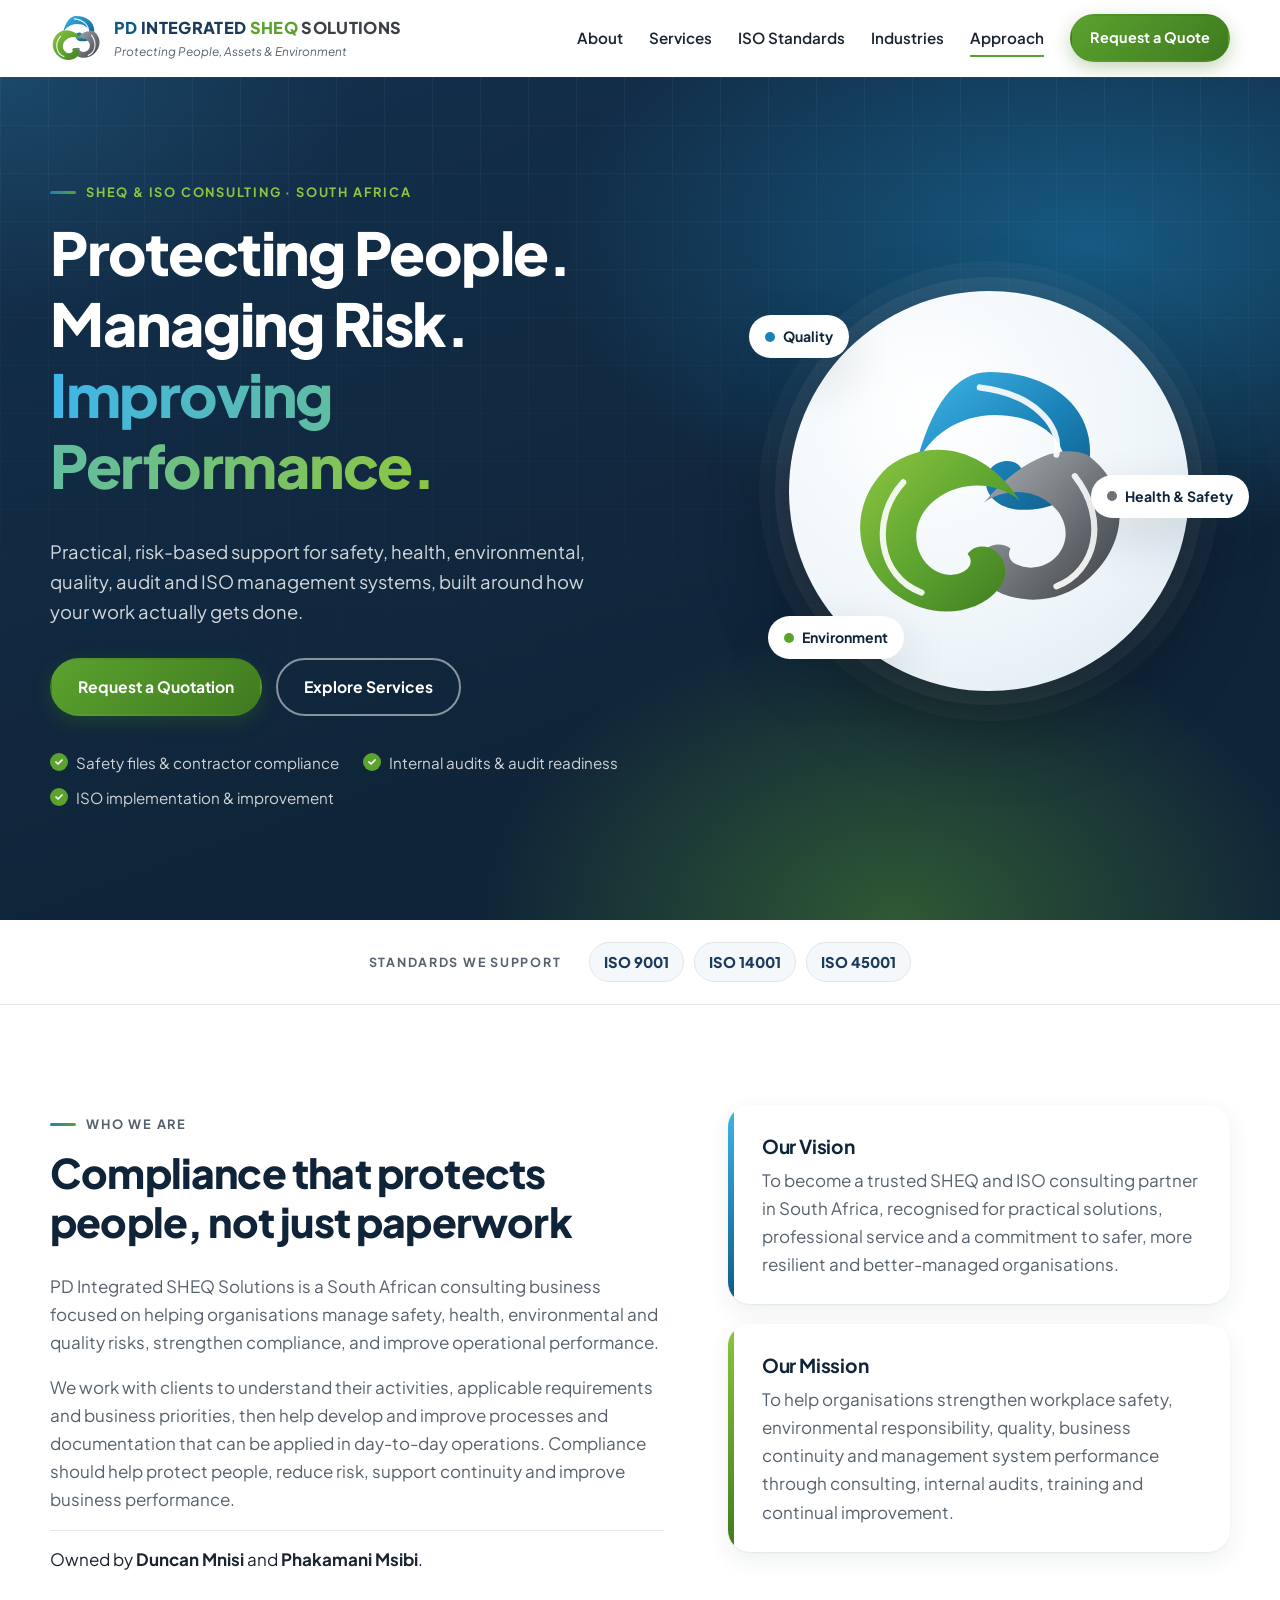
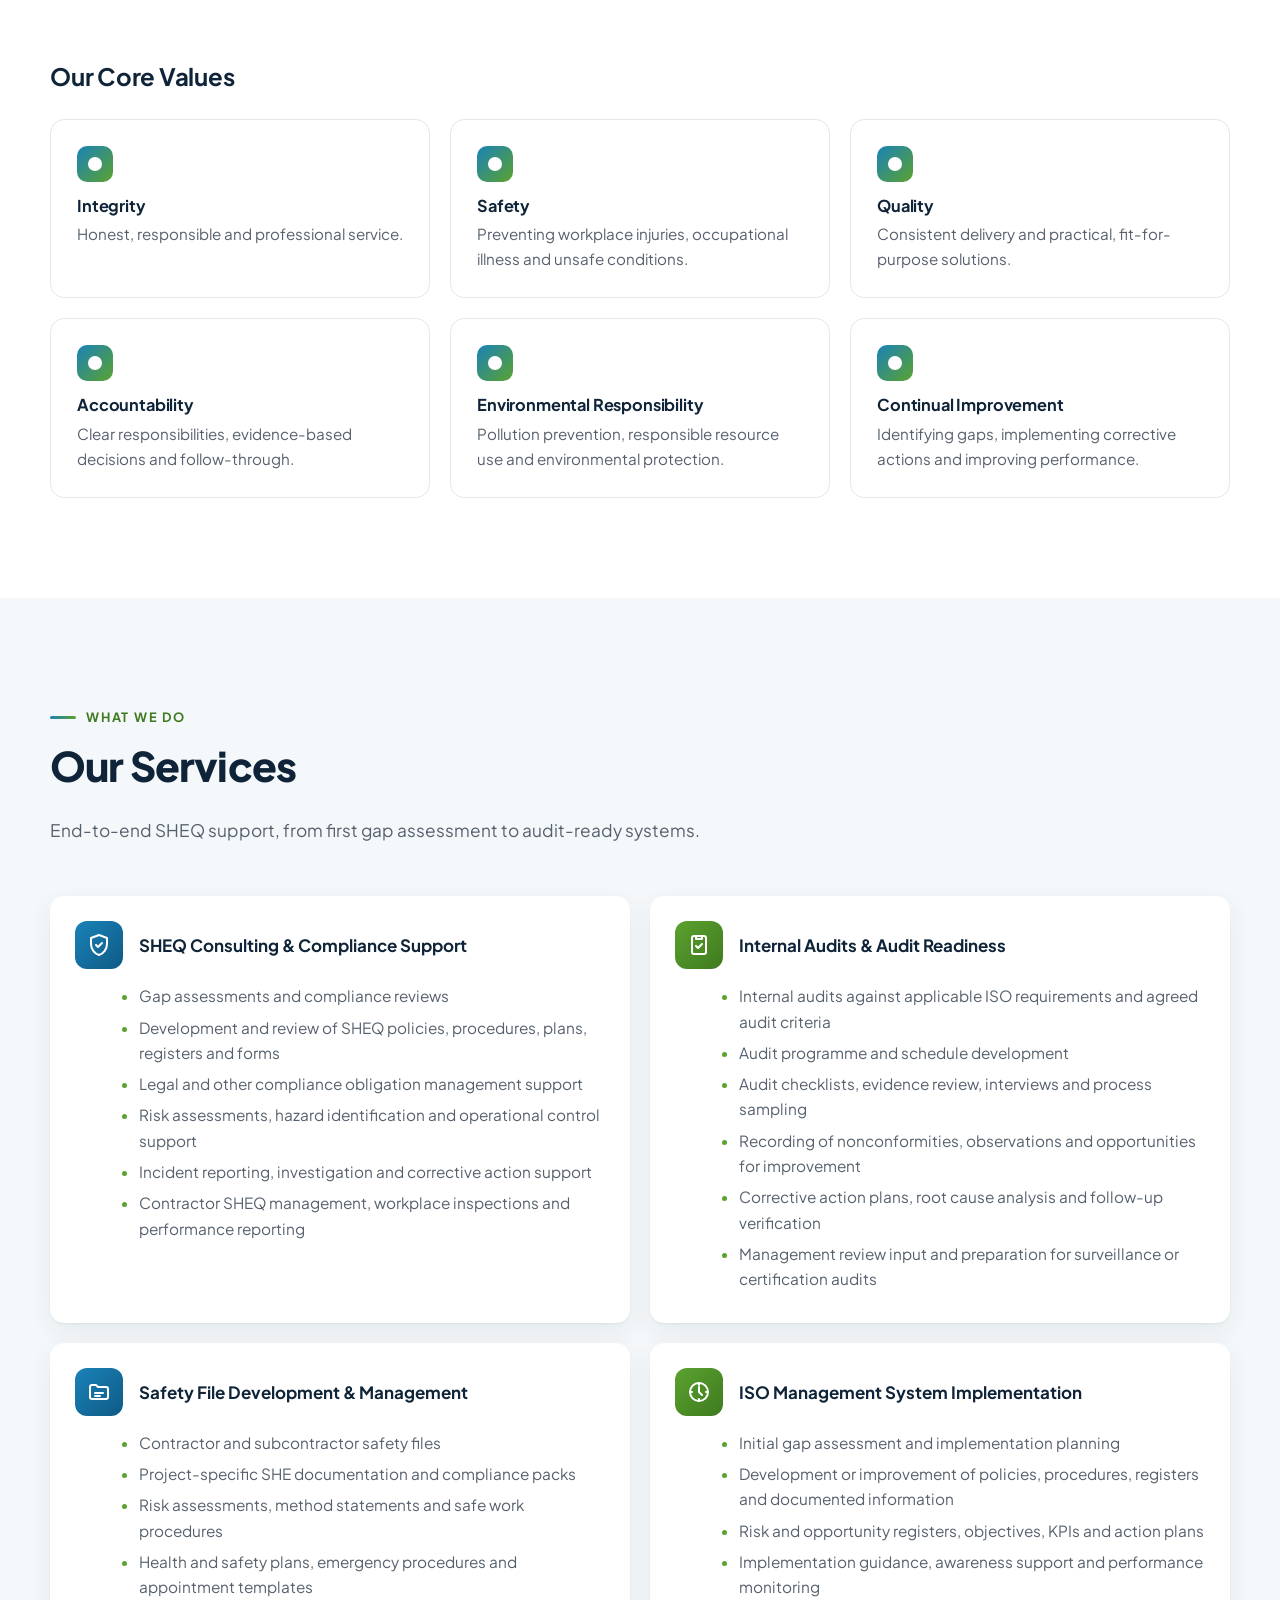
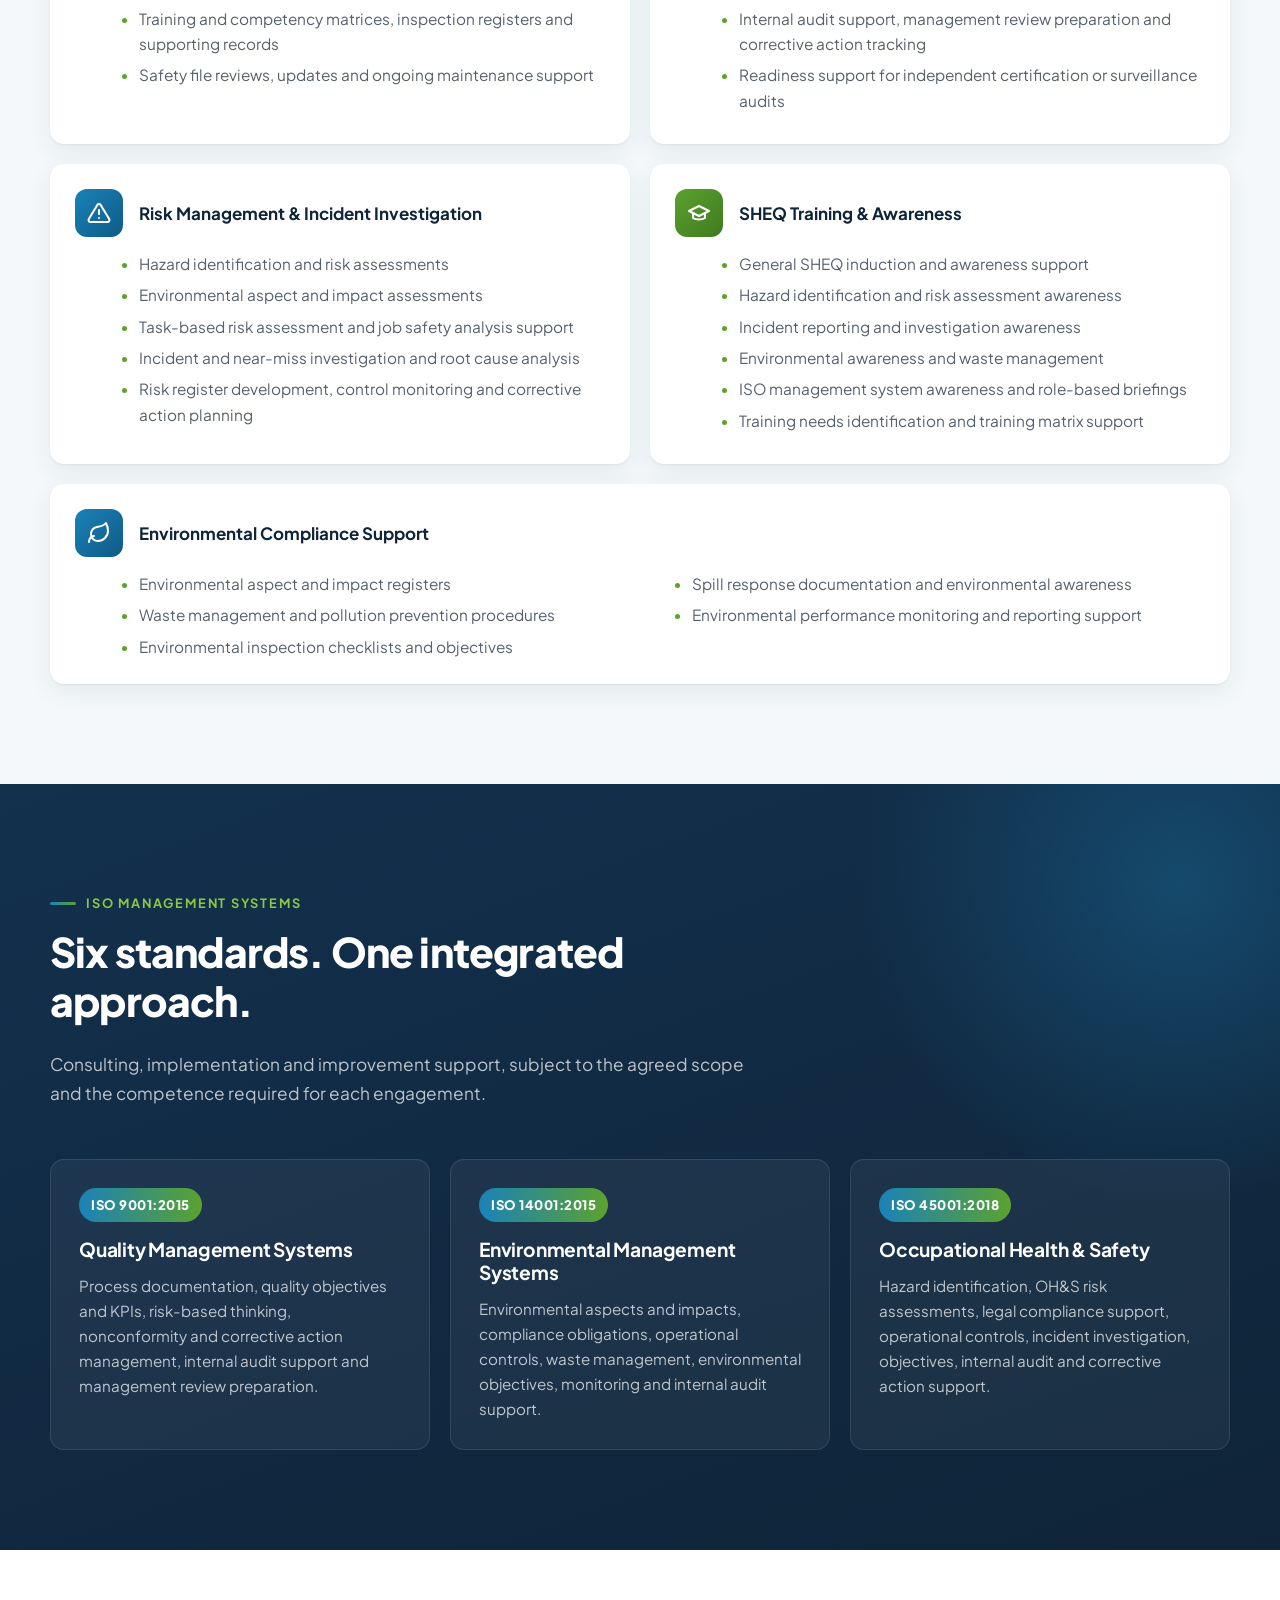
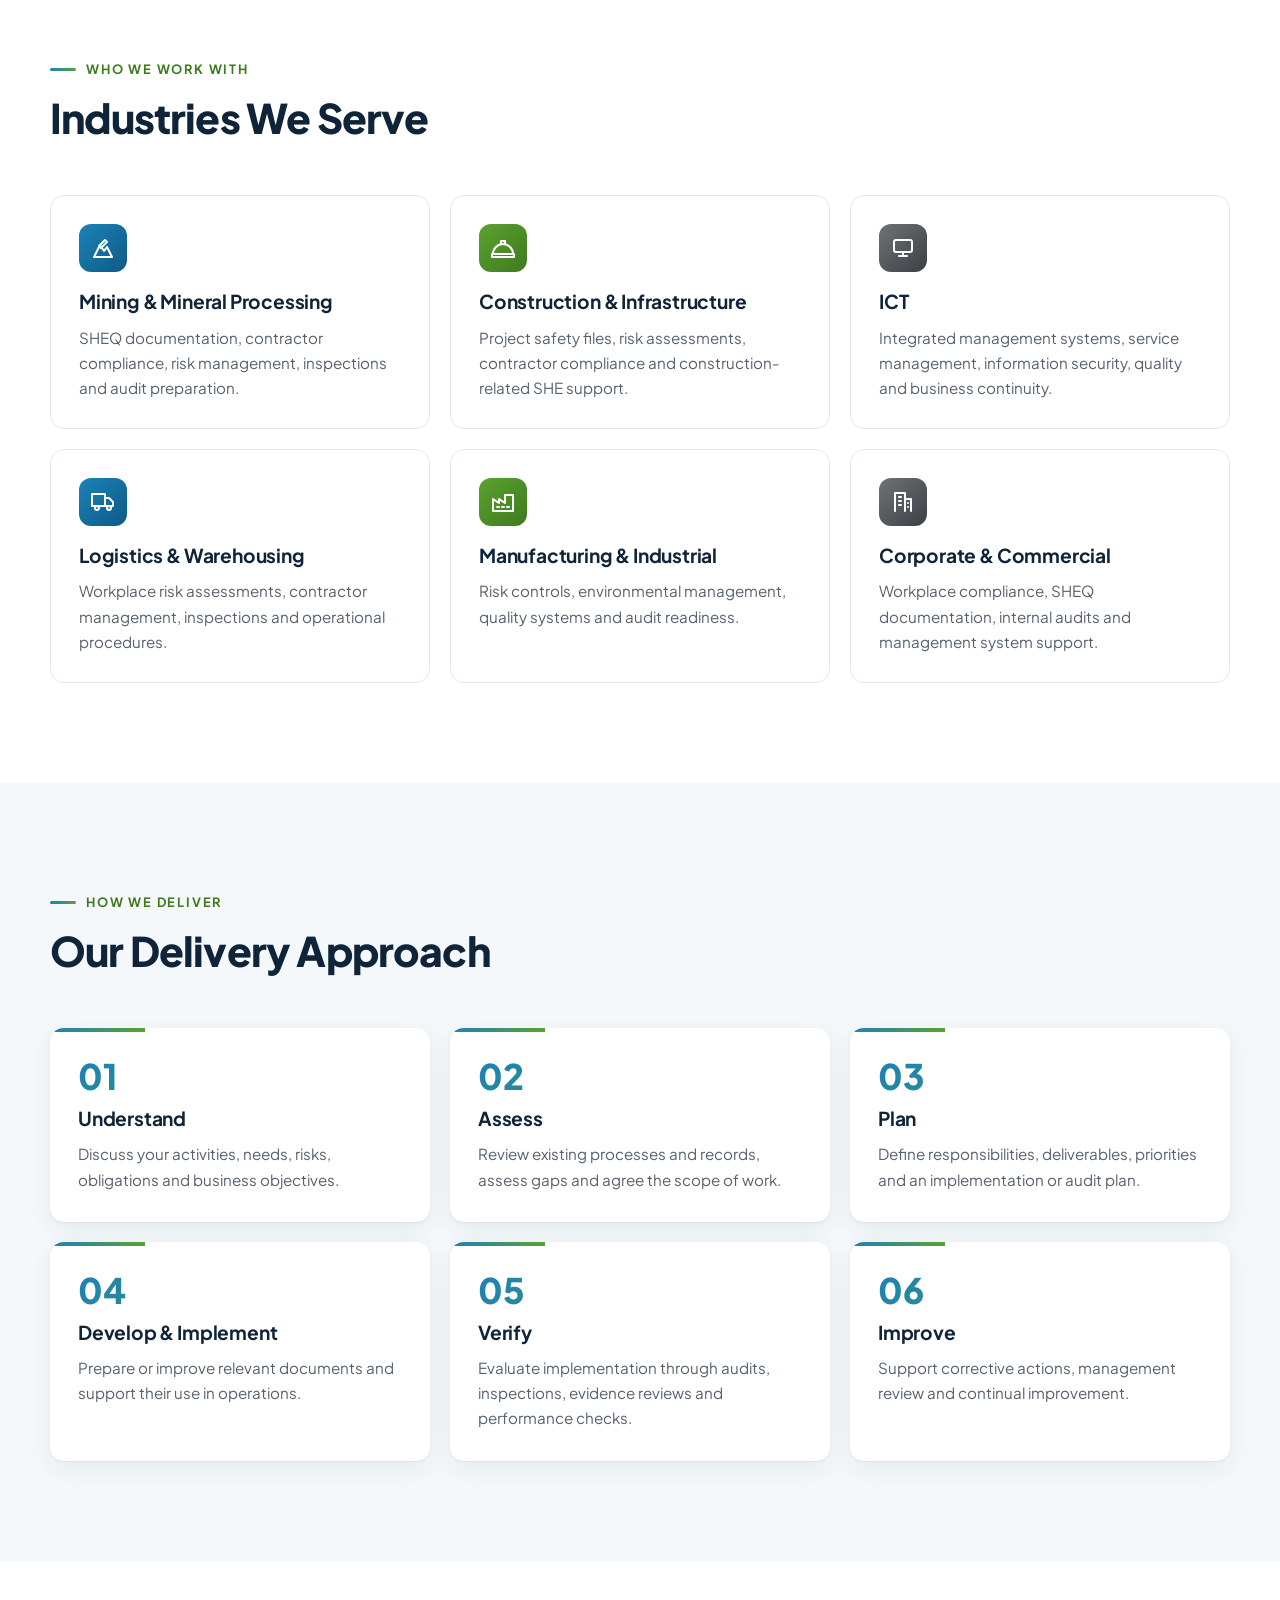
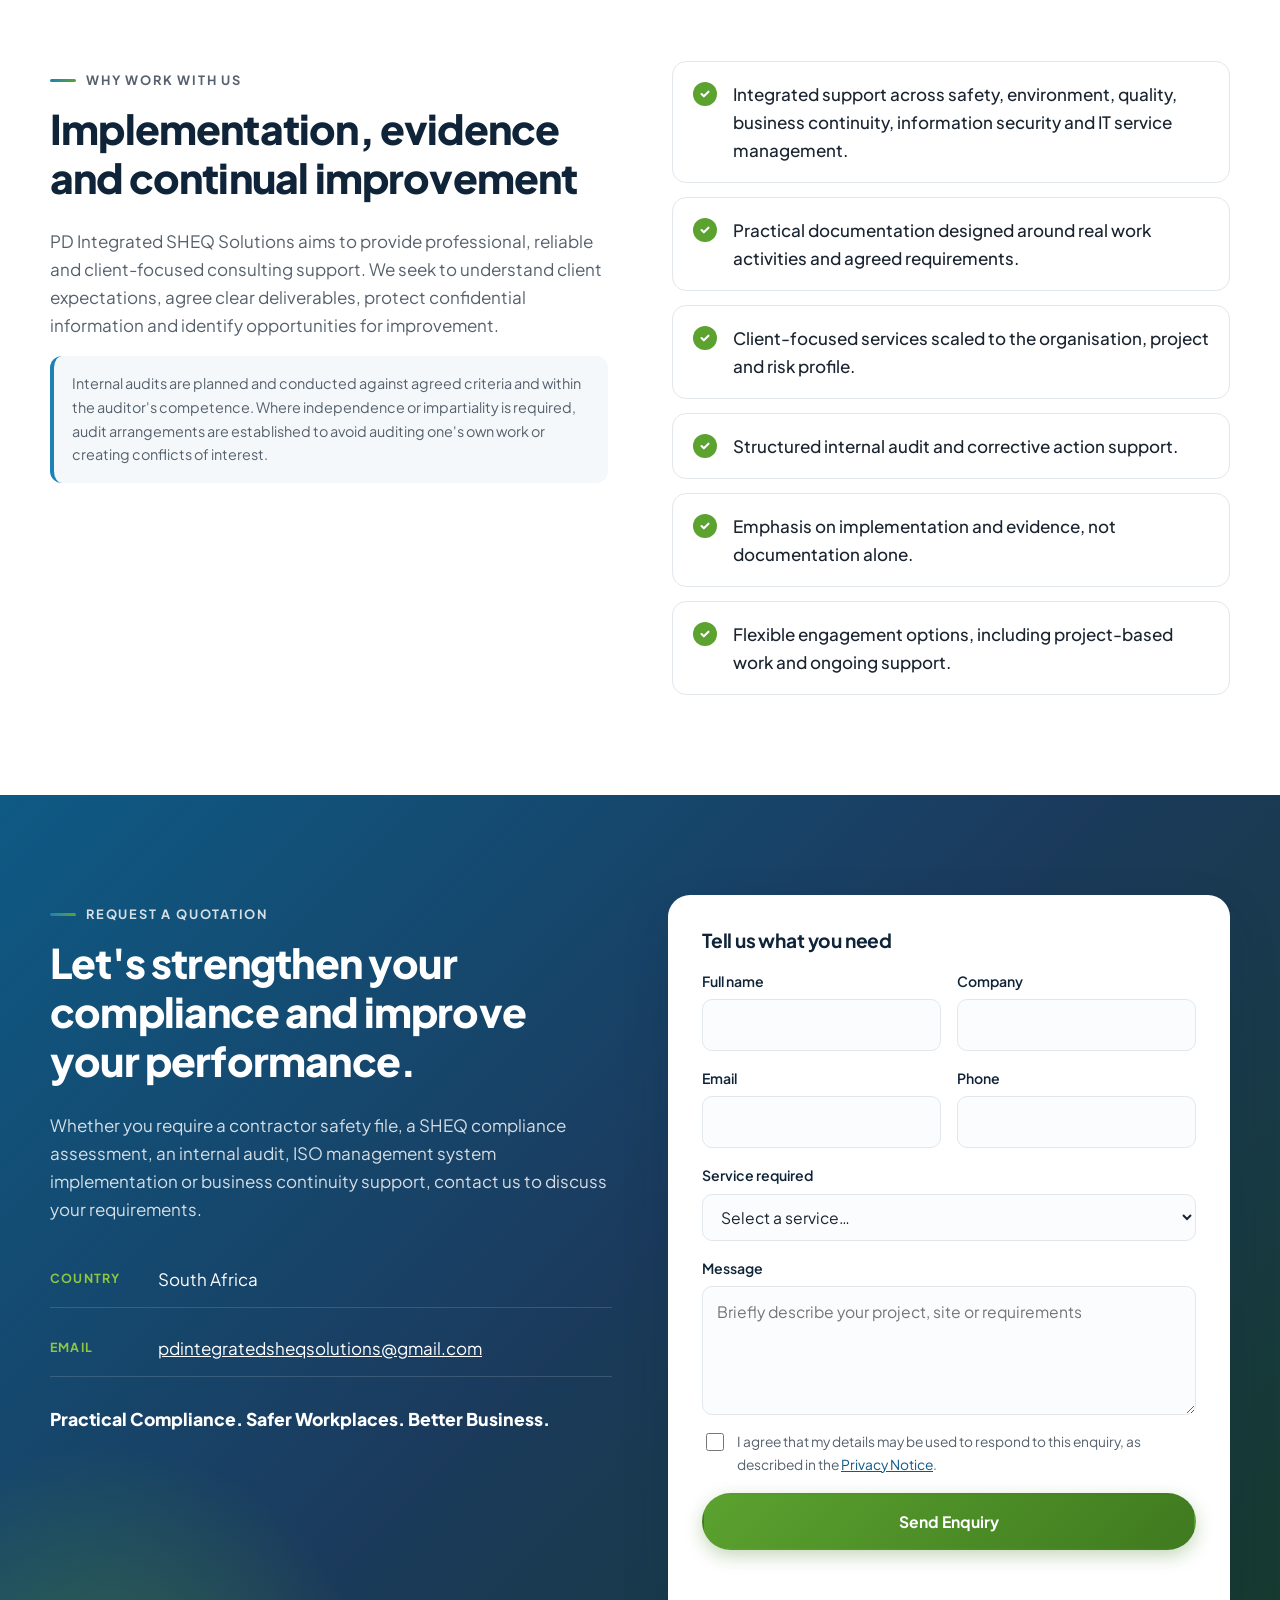
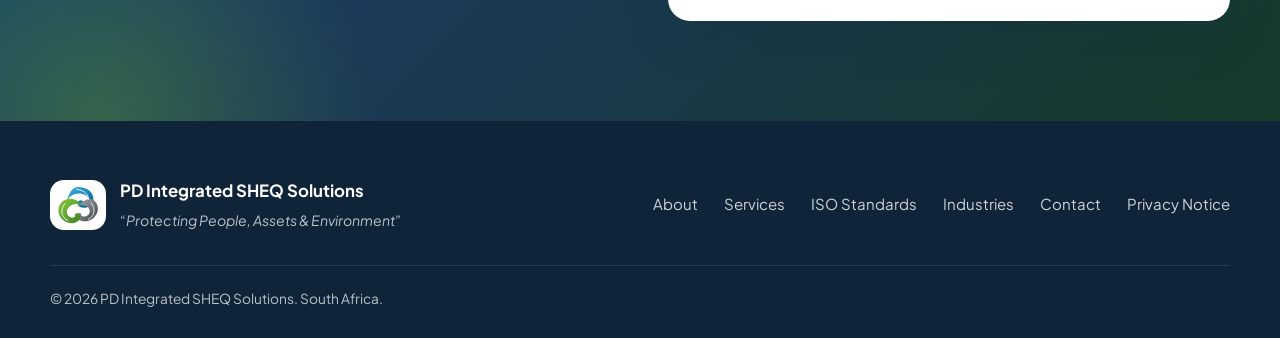
==== index.html @ fb62c68d "Add initial website structure and functionality - Created index.html with complete layout including " ====
<!doctype html>
<html lang="en-ZA">
<head>
  <meta charset="utf-8">
  <meta name="viewport" content="width=device-width, initial-scale=1">
  <title>PD Integrated SHEQ Solutions | SHEQ &amp; ISO Consulting South Africa</title>
  <meta name="description" content="PD Integrated SHEQ Solutions helps South African organisations improve safety, environmental performance, quality and business resilience through SHEQ consulting, internal audits, safety files, risk management, training and ISO management system support.">
  <meta name="theme-color" content="#1B3A5C">
  <meta property="og:title" content="PD Integrated SHEQ Solutions">
  <meta property="og:description" content="Protecting People, Assets &amp; Environment. SHEQ consulting, internal audits and ISO management system support in South Africa.">
  <meta property="og:type" content="website">
  <link rel="icon" href="assets/img/favicon.svg" type="image/svg+xml">
  <link rel="preconnect" href="https://fonts.googleapis.com">
  <link rel="preconnect" href="https://fonts.gstatic.com" crossorigin>
  <link href="https://fonts.googleapis.com/css2?family=Plus+Jakarta+Sans:wght@400;500;600;700;800&display=swap" rel="stylesheet">
  <link rel="stylesheet" href="assets/css/styles.css">
</head>
<body>
  <a class="skip-link" href="#main">Skip to content</a>

  <header class="site-header" id="top">
    <div class="container header-inner">
      <a class="brand" href="#top" aria-label="PD Integrated SHEQ Solutions home">
        <img src="assets/img/logo-icon.svg" alt="" width="52" height="45">
        <span class="brand-text">
          <span class="brand-name"><b class="c-blue">PD</b> <b class="c-navy">INTEGRATED</b> <b class="c-green">SHEQ</b> <b class="c-grey">SOLUTIONS</b></span>
          <span class="brand-tag">Protecting People, Assets &amp; Environment</span>
        </span>
      </a>
      <button class="nav-toggle" aria-expanded="false" aria-controls="site-nav" aria-label="Open menu">
        <span></span><span></span><span></span>
      </button>
      <nav class="site-nav" id="site-nav" aria-label="Main">
        <a href="#about">About</a>
        <a href="#services">Services</a>
        <a href="#iso">ISO Standards</a>
        <a href="#industries">Industries</a>
        <a href="#approach">Approach</a>
        <a class="btn btn-primary btn-sm" href="#contact">Request a Quote</a>
      </nav>
    </div>
  </header>

  <main id="main">
    <!-- HERO -->
    <section class="hero">
      <div class="hero-bg" aria-hidden="true"></div>
      <div class="container hero-inner">
        <div class="hero-copy reveal">
          <p class="eyebrow">SHEQ &amp; ISO Consulting · South Africa</p>
          <h1>Protecting People.<br>Managing Risk.<br><span class="grad-text">Improving Performance.</span></h1>
          <p class="lead">Practical, risk-based support for safety, health, environmental, quality, audit and ISO management systems, built around how your work actually gets done.</p>
          <div class="hero-actions">
            <a class="btn btn-primary" href="#contact">Request a Quotation</a>
            <a class="btn btn-ghost" href="#services">Explore Services</a>
          </div>
          <ul class="hero-points">
            <li>Safety files &amp; contractor compliance</li>
            <li>Internal audits &amp; audit readiness</li>
            <li>ISO implementation &amp; improvement</li>
          </ul>
        </div>
        <div class="hero-visual reveal" aria-hidden="true">
          <div class="orb">
            <img src="assets/img/logo-icon.svg" alt="" width="360" height="314">
          </div>
          <div class="chip chip-1"><span class="dot dot-blue"></span>Quality</div>
          <div class="chip chip-2"><span class="dot dot-green"></span>Environment</div>
          <div class="chip chip-3"><span class="dot dot-grey"></span>Health &amp; Safety</div>
        </div>
      </div>
    </section>

    <!-- STANDARDS STRIP -->
    <section class="strip" aria-label="ISO standards supported">
      <div class="container strip-inner">
        <span class="strip-label">Standards we support</span>
        <ul>
          <li>ISO 9001</li><li>ISO 14001</li><li>ISO 45001</li>
        </ul>
      </div>
    </section>

    <!-- ABOUT -->
    <section class="section" id="about">
      <div class="container about-grid">
        <div class="reveal">
          <p class="eyebrow">Who we are</p>
          <h2>Compliance that protects people, not just paperwork</h2>
          <p>PD Integrated SHEQ Solutions is a South African consulting business focused on helping organisations manage safety, health, environmental and quality risks, strengthen compliance, and improve operational performance.</p>
          <p>We work with clients to understand their activities, applicable requirements and business priorities, then help develop and improve processes and documentation that can be applied in day-to-day operations. Compliance should help protect people, reduce risk, support continuity and improve business performance.</p>
          <p class="owners">Owned by <strong>Duncan Mnisi</strong> and <strong>Phakamani Msibi</strong>.</p>
        </div>
        <div class="vm reveal">
          <article class="vm-card vm-vision">
            <h3>Our Vision</h3>
            <p>To become a trusted SHEQ and ISO consulting partner in South Africa, recognised for practical solutions, professional service and a commitment to safer, more resilient and better-managed organisations.</p>
          </article>
          <article class="vm-card vm-mission">
            <h3>Our Mission</h3>
            <p>To help organisations strengthen workplace safety, environmental responsibility, quality, business continuity and management system performance through consulting, internal audits, training and continual improvement.</p>
          </article>
        </div>
      </div>

      <div class="container">
        <h3 class="sub-heading reveal">Our Core Values</h3>
        <ul class="values">
          <li class="reveal"><span class="v-ico" aria-hidden="true"></span><h4>Integrity</h4><p>Honest, responsible and professional service.</p></li>
          <li class="reveal"><span class="v-ico" aria-hidden="true"></span><h4>Safety</h4><p>Preventing workplace injuries, occupational illness and unsafe conditions.</p></li>
          <li class="reveal"><span class="v-ico" aria-hidden="true"></span><h4>Quality</h4><p>Consistent delivery and practical, fit-for-purpose solutions.</p></li>
          <li class="reveal"><span class="v-ico" aria-hidden="true"></span><h4>Accountability</h4><p>Clear responsibilities, evidence-based decisions and follow-through.</p></li>
          <li class="reveal"><span class="v-ico" aria-hidden="true"></span><h4>Environmental Responsibility</h4><p>Pollution prevention, responsible resource use and environmental protection.</p></li>
          <li class="reveal"><span class="v-ico" aria-hidden="true"></span><h4>Continual Improvement</h4><p>Identifying gaps, implementing corrective actions and improving performance.</p></li>
        </ul>
      </div>
    </section>

    <!-- SERVICES -->
    <section class="section section-tint" id="services">
      <div class="container">
        <div class="section-head reveal">
          <p class="eyebrow">What we do</p>
          <h2>Our Services</h2>
          <p>End-to-end SHEQ support, from first gap assessment to audit-ready systems.</p>
        </div>

        <div class="services">
          <article class="svc reveal">
            <div class="svc-head">
              <span class="svc-ico" aria-hidden="true"><svg viewBox="0 0 24 24"><path d="M12 2 4 5v6c0 5 3.4 9.5 8 11 4.6-1.5 8-6 8-11V5l-8-3Z"/><path d="m9 12 2 2 4-4"/></svg></span>
              <span class="svc-title">SHEQ Consulting &amp; Compliance Support</span>
            </div>
            <ul>
              <li>Gap assessments and compliance reviews</li>
              <li>Development and review of SHEQ policies, procedures, plans, registers and forms</li>
              <li>Legal and other compliance obligation management support</li>
              <li>Risk assessments, hazard identification and operational control support</li>
              <li>Incident reporting, investigation and corrective action support</li>
              <li>Contractor SHEQ management, workplace inspections and performance reporting</li>
            </ul>
          </article>

          <article class="svc reveal">
            <div class="svc-head">
              <span class="svc-ico" aria-hidden="true"><svg viewBox="0 0 24 24"><rect x="5" y="3" width="14" height="18" rx="2"/><path d="M9 3h6v3H9z"/><path d="m9 13 2 2 4-4"/></svg></span>
              <span class="svc-title">Internal Audits &amp; Audit Readiness</span>
            </div>
            <ul>
              <li>Internal audits against applicable ISO requirements and agreed audit criteria</li>
              <li>Audit programme and schedule development</li>
              <li>Audit checklists, evidence review, interviews and process sampling</li>
              <li>Recording of nonconformities, observations and opportunities for improvement</li>
              <li>Corrective action plans, root cause analysis and follow-up verification</li>
              <li>Management review input and preparation for surveillance or certification audits</li>
            </ul>
          </article>

          <article class="svc reveal">
            <div class="svc-head">
              <span class="svc-ico" aria-hidden="true"><svg viewBox="0 0 24 24"><path d="M3 7a2 2 0 0 1 2-2h4l2 2h8a2 2 0 0 1 2 2v8a2 2 0 0 1-2 2H5a2 2 0 0 1-2-2Z"/><path d="M8 13h8M8 16h5"/></svg></span>
              <span class="svc-title">Safety File Development &amp; Management</span>
            </div>
            <ul>
              <li>Contractor and subcontractor safety files</li>
              <li>Project-specific SHE documentation and compliance packs</li>
              <li>Risk assessments, method statements and safe work procedures</li>
              <li>Health and safety plans, emergency procedures and appointment templates</li>
              <li>Training and competency matrices, inspection registers and supporting records</li>
              <li>Safety file reviews, updates and ongoing maintenance support</li>
            </ul>
          </article>

          <article class="svc reveal">
            <div class="svc-head">
              <span class="svc-ico" aria-hidden="true"><svg viewBox="0 0 24 24"><circle cx="12" cy="12" r="9"/><path d="M12 7v5l3 3"/><path d="M3 12h2M19 12h2M12 3v2M12 19v2"/></svg></span>
              <span class="svc-title">ISO Management System Implementation</span>
            </div>
            <ul>
              <li>Initial gap assessment and implementation planning</li>
              <li>Development or improvement of policies, procedures, registers and documented information</li>
              <li>Risk and opportunity registers, objectives, KPIs and action plans</li>
              <li>Implementation guidance, awareness support and performance monitoring</li>
              <li>Internal audit support, management review preparation and corrective action tracking</li>
              <li>Readiness support for independent certification or surveillance audits</li>
            </ul>
          </article>

          <article class="svc reveal">
            <div class="svc-head">
              <span class="svc-ico" aria-hidden="true"><svg viewBox="0 0 24 24"><path d="M10.3 3.9 1.8 18a2 2 0 0 0 1.7 3h17a2 2 0 0 0 1.7-3L13.7 3.9a2 2 0 0 0-3.4 0Z"/><path d="M12 9v4M12 17h.01"/></svg></span>
              <span class="svc-title">Risk Management &amp; Incident Investigation</span>
            </div>
            <ul>
              <li>Hazard identification and risk assessments</li>
              <li>Environmental aspect and impact assessments</li>
              <li>Task-based risk assessment and job safety analysis support</li>
              <li>Incident and near-miss investigation and root cause analysis</li>
              <li>Risk register development, control monitoring and corrective action planning</li>
            </ul>
          </article>

          <article class="svc reveal">
            <div class="svc-head">
              <span class="svc-ico" aria-hidden="true"><svg viewBox="0 0 24 24"><path d="M22 10 12 5 2 10l10 5 10-5Z"/><path d="M6 12v5c3 2 9 2 12 0v-5"/></svg></span>
              <span class="svc-title">SHEQ Training &amp; Awareness</span>
            </div>
            <ul>
              <li>General SHEQ induction and awareness support</li>
              <li>Hazard identification and risk assessment awareness</li>
              <li>Incident reporting and investigation awareness</li>
              <li>Environmental awareness and waste management</li>
              <li>ISO management system awareness and role-based briefings</li>
              <li>Training needs identification and training matrix support</li>
            </ul>
          </article>

          <article class="svc reveal">
            <div class="svc-head">
              <span class="svc-ico" aria-hidden="true"><svg viewBox="0 0 24 24"><path d="M11 20A7 7 0 0 1 9.8 6.1C15.5 5 17 4.5 19 2c1 2 2 4.2 2 8 0 5.5-4.8 10-10 10Z"/><path d="M2 21c0-3 1.9-5.4 5-6"/></svg></span>
              <span class="svc-title">Environmental Compliance Support</span>
            </div>
            <ul>
              <li>Environmental aspect and impact registers</li>
              <li>Waste management and pollution prevention procedures</li>
              <li>Environmental inspection checklists and objectives</li>
              <li>Spill response documentation and environmental awareness</li>
              <li>Environmental performance monitoring and reporting support</li>
            </ul>
          </article>
        </div>
      </div>
    </section>

    <!-- ISO -->
    <section class="section section-dark" id="iso">
      <div class="container">
        <div class="section-head reveal">
          <p class="eyebrow eyebrow-light">ISO management systems</p>
          <h2>Six standards. One integrated approach.</h2>
          <p>Consulting, implementation and improvement support, subject to the agreed scope and the competence required for each engagement.</p>
        </div>
        <div class="iso-grid">
          <article class="iso reveal">
            <span class="iso-code">ISO 9001:2015</span>
            <h3>Quality Management Systems</h3>
            <p>Process documentation, quality objectives and KPIs, risk-based thinking, nonconformity and corrective action management, internal audit support and management review preparation.</p>
          </article>
          <article class="iso reveal">
            <span class="iso-code">ISO 14001:2015</span>
            <h3>Environmental Management Systems</h3>
            <p>Environmental aspects and impacts, compliance obligations, operational controls, waste management, environmental objectives, monitoring and internal audit support.</p>
          </article>
          <!-- <article class="iso reveal">
            <span class="iso-code">ISO 22301:2019</span>
            <h3>Business Continuity Management</h3>
            <p>Business Impact Analysis, continuity risk assessments, strategies and plans, RTO and RPO support, exercise planning and testing, internal audits and certification readiness.</p>
          </article> -->
          <article class="iso reveal">
            <span class="iso-code">ISO 45001:2018</span>
            <h3>Occupational Health &amp; Safety</h3>
            <p>Hazard identification, OH&amp;S risk assessments, legal compliance support, operational controls, incident investigation, objectives, internal audit and corrective action support.</p>
          </article>
          <!-- <article class="iso reveal">
            <span class="iso-code">ISO/IEC 27001:2022</span>
            <h3>Information Security Management</h3>
            <p>Information security risk assessment and treatment, asset and risk registers, policies and procedures, Statement of Applicability support, control documentation and internal audits.</p>
          </article>
          <article class="iso reveal">
            <span class="iso-code">ISO/IEC 20000-1:2018</span>
            <h3>IT Service Management</h3>
            <p>Service management policies, service catalogue documentation, incident, problem and change management, service level management, internal audit and continual improvement.</p>
          </article> -->
        </div>
      </div>
    </section>

    <!-- INDUSTRIES -->
    <section class="section" id="industries">
      <div class="container">
        <div class="section-head reveal">
          <p class="eyebrow">Who we work with</p>
          <h2>Industries We Serve</h2>
        </div>
        <div class="ind-grid">
          <article class="ind reveal">
            <span class="ind-ico" aria-hidden="true"><svg viewBox="0 0 24 24"><path d="m3 21 6-12 4 6 3-4 5 10Z"/><path d="M14 4l2 2-6 6-2-2z"/></svg></span>
            <h3>Mining &amp; Mineral Processing</h3>
            <p>SHEQ documentation, contractor compliance, risk management, inspections and audit preparation.</p>
          </article>
          <article class="ind reveal">
            <span class="ind-ico" aria-hidden="true"><svg viewBox="0 0 24 24"><path d="M2 18a10 10 0 0 1 20 0Z"/><path d="M10 8V5h4v3"/><path d="M1 18h22v3H1z"/></svg></span>
            <h3>Construction &amp; Infrastructure</h3>
            <p>Project safety files, risk assessments, contractor compliance and construction-related SHE support.</p>
          </article>
          <article class="ind reveal">
            <span class="ind-ico" aria-hidden="true"><svg viewBox="0 0 24 24"><rect x="3" y="4" width="18" height="12" rx="2"/><path d="M8 20h8M12 16v4"/></svg></span>
            <h3>ICT</h3>
            <p>Integrated management systems, service management, information security, quality and business continuity.</p>
          </article>
          <article class="ind reveal">
            <span class="ind-ico" aria-hidden="true"><svg viewBox="0 0 24 24"><path d="M1 4h13v12H1z"/><path d="M14 8h4l4 4v4h-8"/><circle cx="6" cy="18" r="2"/><circle cx="18" cy="18" r="2"/></svg></span>
            <h3>Logistics &amp; Warehousing</h3>
            <p>Workplace risk assessments, contractor management, inspections and operational procedures.</p>
          </article>
          <article class="ind reveal">
            <span class="ind-ico" aria-hidden="true"><svg viewBox="0 0 24 24"><path d="M2 21V9l6 4V9l6 4V5h8v16Z"/><path d="M6 17h2M11 17h2M16 17h2"/></svg></span>
            <h3>Manufacturing &amp; Industrial</h3>
            <p>Risk controls, environmental management, quality systems and audit readiness.</p>
          </article>
          <article class="ind reveal">
            <span class="ind-ico" aria-hidden="true"><svg viewBox="0 0 24 24"><path d="M4 21V3h10v18"/><path d="M14 9h6v12"/><path d="M8 7h2M8 11h2M8 15h2M17 13h0M17 17h0"/></svg></span>
            <h3>Corporate &amp; Commercial</h3>
            <p>Workplace compliance, SHEQ documentation, internal audits and management system support.</p>
          </article>
        </div>
      </div>
    </section>

    <!-- APPROACH -->
    <section class="section section-tint" id="approach">
      <div class="container">
        <div class="section-head reveal">
          <p class="eyebrow">How we deliver</p>
          <h2>Our Delivery Approach</h2>
        </div>
        <ol class="steps">
          <li class="reveal"><span class="step-n">01</span><h3>Understand</h3><p>Discuss your activities, needs, risks, obligations and business objectives.</p></li>
          <li class="reveal"><span class="step-n">02</span><h3>Assess</h3><p>Review existing processes and records, assess gaps and agree the scope of work.</p></li>
          <li class="reveal"><span class="step-n">03</span><h3>Plan</h3><p>Define responsibilities, deliverables, priorities and an implementation or audit plan.</p></li>
          <li class="reveal"><span class="step-n">04</span><h3>Develop &amp; Implement</h3><p>Prepare or improve relevant documents and support their use in operations.</p></li>
          <li class="reveal"><span class="step-n">05</span><h3>Verify</h3><p>Evaluate implementation through audits, inspections, evidence reviews and performance checks.</p></li>
          <li class="reveal"><span class="step-n">06</span><h3>Improve</h3><p>Support corrective actions, management review and continual improvement.</p></li>
        </ol>
      </div>
    </section>

    <!-- WHY US -->
    <section class="section" id="why">
      <div class="container why-grid">
        <div class="reveal">
          <p class="eyebrow">Why work with us</p>
          <h2>Implementation, evidence and continual improvement</h2>
          <p>PD Integrated SHEQ Solutions aims to provide professional, reliable and client-focused consulting support. We seek to understand client expectations, agree clear deliverables, protect confidential information and identify opportunities for improvement.</p>
          <p class="fine">Internal audits are planned and conducted against agreed criteria and within the auditor's competence. Where independence or impartiality is required, audit arrangements are established to avoid auditing one's own work or creating conflicts of interest.</p>
        </div>
        <ul class="why-list">
          <li class="reveal">Integrated support across safety, environment, quality, business continuity, information security and IT service management.</li>
          <li class="reveal">Practical documentation designed around real work activities and agreed requirements.</li>
          <li class="reveal">Client-focused services scaled to the organisation, project and risk profile.</li>
          <li class="reveal">Structured internal audit and corrective action support.</li>
          <li class="reveal">Emphasis on implementation and evidence, not documentation alone.</li>
          <li class="reveal">Flexible engagement options, including project-based work and ongoing support.</li>
        </ul>
      </div>
    </section>

    <!-- CONTACT / CTA -->
    <section class="section cta" id="contact">
      <div class="container cta-grid">
        <div class="cta-copy reveal">
          <p class="eyebrow eyebrow-light">Request a quotation</p>
          <h2>Let's strengthen your compliance and improve your performance.</h2>
          <p>Whether you require a contractor safety file, a SHEQ compliance assessment, an internal audit, ISO management system implementation or business continuity support, contact us to discuss your requirements.</p>
          <ul class="contact-list">
            <li><span>Country</span>South Africa</li>
            <li data-contact="email" hidden><span>Email</span><a href="#"></a></li>
            <li data-contact="phone" hidden><span>Telephone</span><a href="#"></a></li>
            <li data-contact="address" hidden><span>Address</span><em></em></li>
          </ul>
          <p class="motto">Practical Compliance. Safer Workplaces. Better Business.</p>
        </div>

        <form class="quote-form reveal" id="quote-form" novalidate>
          <h3>Tell us what you need</h3>
          <div class="field-row">
            <label>Full name<input name="name" type="text" autocomplete="name" required></label>
            <label>Company<input name="company" type="text" autocomplete="organization"></label>
          </div>
          <div class="field-row">
            <label>Email<input name="email" type="email" autocomplete="email" required></label>
            <label>Phone<input name="phone" type="tel" autocomplete="tel"></label>
          </div>
          <label>Service required
            <select name="service" required>
              <option value="">Select a service…</option>
              <option>Contractor / project safety file</option>
              <option>SHEQ consulting &amp; compliance assessment</option>
              <option>Internal audit / audit readiness</option>
              <option>ISO management system implementation</option>
              <option>Business continuity (ISO 22301)</option>
              <option>Risk management &amp; incident investigation</option>
              <option>SHEQ training &amp; awareness</option>
              <option>Environmental compliance support</option>
              <option>Other</option>
            </select>
          </label>
          <label>Message<textarea name="message" rows="4" placeholder="Briefly describe your project, site or requirements" required></textarea></label>
          <label class="check"><input type="checkbox" name="consent" required> <span>I agree that my details may be used to respond to this enquiry, as described in the <a href="privacy.html">Privacy Notice</a>.</span></label>
          <input type="text" name="website" class="hp" tabindex="-1" autocomplete="off" aria-hidden="true">
          <button class="btn btn-primary btn-block" type="submit">Send Enquiry</button>
          <p class="form-status" role="status" aria-live="polite"></p>
        </form>
      </div>
    </section>
  </main>

  <footer class="site-footer">
    <div class="container footer-inner">
      <div class="footer-brand">
        <img src="assets/img/logo-icon.svg" alt="" width="56" height="49">
        <div>
          <strong>PD Integrated SHEQ Solutions</strong>
          <span>“Protecting People, Assets &amp; Environment”</span>
        </div>
      </div>
      <nav class="footer-nav" aria-label="Footer">
        <a href="#about">About</a>
        <a href="#services">Services</a>
        <a href="#iso">ISO Standards</a>
        <a href="#industries">Industries</a>
        <a href="#contact">Contact</a>
        <a href="privacy.html">Privacy Notice</a>
      </nav>
    </div>
    <div class="container footer-base">
      <p>© <span id="year">2026</span> PD Integrated SHEQ Solutions. South Africa.</p>
    </div>
  </footer>

  <script src="assets/js/main.js"></script>
</body>
</html>
---- assets/css/styles.css ----
/* PD Integrated SHEQ Solutions — brand palette taken from the logo */
:root {
  --blue: #1B82B8;
  --blue-light: #3FB6E8;
  --blue-deep: #0E5A85;
  --navy: #1B3A5C;
  --navy-ink: #0F2438;
  --green: #5BA22F;
  --green-light: #8DC640;
  --green-deep: #3F7A1F;
  --grey: #6E7378;
  --charcoal: #3C4045;

  --ink: #1A2430;
  --muted: #56616D;
  --line: #E2E7EC;
  --bg: #FFFFFF;
  --bg-tint: #F4F8FA;

  --radius: 14px;
  --radius-lg: 22px;
  --shadow: 0 1px 2px rgba(15, 36, 56, .06), 0 8px 24px rgba(15, 36, 56, .07);
  --shadow-lg: 0 20px 50px rgba(15, 36, 56, .14);
  --font: "Plus Jakarta Sans", system-ui, -apple-system, "Segoe UI", Arial, sans-serif;
  --container: 1180px;
  --header-h: 76px;
}

*, *::before, *::after { box-sizing: border-box; }
html { scroll-behavior: smooth; scroll-padding-top: calc(var(--header-h) + 12px); -webkit-text-size-adjust: 100%; }
body {
  margin: 0;
  font-family: var(--font);
  font-size: 17px;
  line-height: 1.65;
  color: var(--ink);
  background: var(--bg);
  -webkit-font-smoothing: antialiased;
}
img, svg { display: block; max-width: 100%; }
[hidden] { display: none !important; }
a { color: var(--blue-deep); }
h1, h2, h3, h4 { line-height: 1.2; margin: 0 0 .6em; color: var(--navy-ink); letter-spacing: -.01em; }
h1 { font-size: clamp(2.3rem, 5vw, 3.7rem); font-weight: 800; letter-spacing: -.025em; }
h2 { font-size: clamp(1.8rem, 3.4vw, 2.55rem); font-weight: 800; letter-spacing: -.02em; }
h3 { font-size: 1.2rem; font-weight: 700; }
h4 { font-size: 1.02rem; font-weight: 700; }
p { margin: 0 0 1em; }

.container { width: min(100% - 32px, var(--container)); margin-inline: auto; }
.skip-link { position: absolute; left: -999px; top: 8px; background: var(--navy); color: #fff; padding: 8px 14px; border-radius: 8px; z-index: 100; }
.skip-link:focus { left: 8px; }
:focus-visible { outline: 3px solid var(--blue-light); outline-offset: 2px; }

.c-blue { color: var(--blue-deep); }
.c-navy { color: var(--navy); }
.c-green { color: var(--green); }
.c-grey { color: var(--charcoal); }
.grad-text {
  background: linear-gradient(90deg, var(--blue) 0%, var(--green) 100%);
  -webkit-background-clip: text; background-clip: text; color: transparent;
}

.eyebrow {
  display: inline-flex; align-items: center; gap: 10px;
  font-size: .8rem; font-weight: 700; letter-spacing: .14em; text-transform: uppercase;
  color: var(--green-deep); margin-bottom: 14px;
}
.eyebrow::before { content: ""; width: 26px; height: 3px; border-radius: 3px; background: linear-gradient(90deg, var(--blue), var(--green)); }
.eyebrow-light { color: var(--green-light); }

/* Buttons */
.btn {
  display: inline-flex; align-items: center; justify-content: center; gap: 8px;
  padding: 14px 26px; border-radius: 999px; font: inherit; font-weight: 700; font-size: .98rem;
  text-decoration: none; border: 2px solid transparent; cursor: pointer;
  transition: transform .15s ease, box-shadow .2s ease, background .2s ease, color .2s ease;
}
.btn:hover { transform: translateY(-1px); }
.btn-primary { background: linear-gradient(135deg, var(--green) 0%, var(--green-deep) 100%); color: #fff; box-shadow: 0 6px 18px rgba(63, 122, 31, .3); }
.btn-primary:hover { box-shadow: 0 10px 24px rgba(63, 122, 31, .38); }
.btn-ghost { border-color: rgba(255,255,255,.5); color: #fff; }
.btn-ghost:hover { background: rgba(255,255,255,.1); border-color: #fff; }
.btn-sm { padding: 10px 18px; font-size: .9rem; }
.btn-block { width: 100%; }

/* Header */
.site-header {
  position: sticky; top: 0; z-index: 50;
  background: rgba(255,255,255,.92); backdrop-filter: saturate(160%) blur(12px);
  border-bottom: 1px solid transparent; transition: border-color .2s, box-shadow .2s;
}
.site-header.scrolled { border-color: var(--line); box-shadow: 0 4px 20px rgba(15,36,56,.06); }
.header-inner { display: flex; align-items: center; justify-content: space-between; height: var(--header-h); gap: 20px; }
.brand { display: flex; align-items: center; gap: 12px; text-decoration: none; min-width: 0; }
.brand img { width: 52px; height: auto; flex: none; }
.brand-text { display: flex; flex-direction: column; min-width: 0; }
.brand-name { font-size: 1.02rem; letter-spacing: .02em; white-space: nowrap; font-weight: 800; }
.brand-name b { font-weight: 800; }
.brand-tag { font-size: .74rem; font-style: italic; color: var(--muted); white-space: nowrap; }
.site-nav { display: flex; align-items: center; gap: 26px; }
.site-nav a:not(.btn) { color: var(--ink); text-decoration: none; font-weight: 600; font-size: .95rem; position: relative; }
.site-nav a:not(.btn)::after { content: ""; position: absolute; left: 0; right: 0; bottom: -6px; height: 2px; background: var(--green); transform: scaleX(0); transition: transform .2s; }
.site-nav a:not(.btn):hover::after, .site-nav a.active::after { transform: scaleX(1); }
.nav-toggle { display: none; background: none; border: 0; padding: 10px; cursor: pointer; }
.nav-toggle span { display: block; width: 24px; height: 2px; background: var(--navy); margin: 5px 0; border-radius: 2px; transition: transform .2s, opacity .2s; }

/* Hero */
.hero { position: relative; overflow: hidden; color: #fff; background: var(--navy-ink); }
.hero-bg {
  position: absolute; inset: 0;
  background:
    radial-gradient(900px 500px at 85% 20%, rgba(27,130,184,.55), transparent 60%),
    radial-gradient(700px 500px at 70% 100%, rgba(91,162,47,.42), transparent 60%),
    radial-gradient(600px 400px at 0% 0%, rgba(63,182,232,.18), transparent 60%),
    linear-gradient(160deg, #13304D 0%, var(--navy-ink) 70%);
}
.hero-bg::after {
  content: ""; position: absolute; inset: 0;
  background-image: linear-gradient(rgba(255,255,255,.04) 1px, transparent 1px), linear-gradient(90deg, rgba(255,255,255,.04) 1px, transparent 1px);
  background-size: 48px 48px;
  mask-image: linear-gradient(180deg, #000 0%, transparent 85%);
  -webkit-mask-image: linear-gradient(180deg, #000 0%, transparent 85%);
}
.hero-inner { position: relative; display: grid; grid-template-columns: 1.15fr .85fr; gap: 48px; align-items: center; padding: 96px 0 110px; }
.hero h1 { color: #fff; }
.hero .grad-text { background: linear-gradient(90deg, var(--blue-light), var(--green-light)); -webkit-background-clip: text; background-clip: text; }
.hero .eyebrow { color: var(--green-light); }
.lead { font-size: 1.15rem; color: rgba(255,255,255,.82); max-width: 560px; }
.hero-actions { display: flex; flex-wrap: wrap; gap: 14px; margin: 30px 0 34px; }
.hero-points { list-style: none; padding: 0; margin: 0; display: flex; flex-wrap: wrap; gap: 10px 24px; color: rgba(255,255,255,.8); font-size: .95rem; }
.hero-points li { display: flex; align-items: center; gap: 8px; }
.hero-points li::before { content: ""; width: 18px; height: 18px; border-radius: 50%; flex: none; background: var(--green) url("data:image/svg+xml,%3Csvg xmlns='http://www.w3.org/2000/svg' viewBox='0 0 24 24' fill='none' stroke='white' stroke-width='3.5' stroke-linecap='round' stroke-linejoin='round'%3E%3Cpath d='m6 12 4 4 8-8'/%3E%3C/svg%3E") center/12px no-repeat; }

.hero-visual { position: relative; display: grid; place-items: center; min-height: 420px; }
.orb {
  width: min(400px, 90%); aspect-ratio: 1; border-radius: 50%;
  display: grid; place-items: center;
  background: radial-gradient(circle at 35% 30%, #fff 0%, #EEF5F9 60%, #DCE8EF 100%);
  box-shadow: 0 30px 80px rgba(0,0,0,.35), 0 0 0 14px rgba(255,255,255,.06), 0 0 0 30px rgba(255,255,255,.03);
  animation: float 7s ease-in-out infinite;
}
.orb img { width: 72%; height: auto; }
.chip {
  position: absolute; display: flex; align-items: center; gap: 8px;
  background: #fff; color: var(--navy-ink); font-weight: 700; font-size: .88rem;
  padding: 10px 16px; border-radius: 999px; box-shadow: var(--shadow-lg);
  animation: float 6s ease-in-out infinite;
}
.chip-1 { top: 8%; left: 0; animation-delay: -1s; }
.chip-2 { bottom: 10%; left: 4%; animation-delay: -3s; }
.chip-3 { top: 46%; right: -4%; animation-delay: -2s; }
.dot { width: 10px; height: 10px; border-radius: 50%; }
.dot-blue { background: var(--blue); } .dot-green { background: var(--green); } .dot-grey { background: var(--grey); }
@keyframes float { 0%, 100% { transform: translateY(0); } 50% { transform: translateY(-10px); } }

/* Standards strip */
.strip { background: #fff; border-bottom: 1px solid var(--line); }
.strip-inner { display: flex; align-items: center; gap: 28px; padding: 22px 0; flex-wrap: wrap; justify-content: center; }
.strip-label { font-size: .78rem; text-transform: uppercase; letter-spacing: .14em; color: var(--muted); font-weight: 700; }
.strip ul { list-style: none; margin: 0; padding: 0; display: flex; flex-wrap: wrap; gap: 10px; justify-content: center; }
.strip li { font-weight: 800; color: var(--navy); font-size: .92rem; padding: 7px 14px; border: 1px solid var(--line); border-radius: 999px; background: var(--bg-tint); }

/* Sections */
.section { padding: 100px 0; }
.section-tint { background: var(--bg-tint); }
.section-head { max-width: 720px; margin-bottom: 52px; }
.section-head p:last-child { color: var(--muted); font-size: 1.08rem; }
.sub-heading { margin: 72px 0 28px; font-size: 1.5rem; }

/* About */
.about-grid { display: grid; grid-template-columns: 1.1fr .9fr; gap: 64px; align-items: start; }
.about-grid > div > p { color: var(--muted); }
.owners { padding-top: 14px; border-top: 1px solid var(--line); color: var(--ink) !important; }
.vm { display: grid; gap: 20px; }
.vm-card { position: relative; padding: 30px 30px 26px 34px; border-radius: var(--radius-lg); background: #fff; box-shadow: var(--shadow); overflow: hidden; }
.vm-card::before { content: ""; position: absolute; left: 0; top: 0; bottom: 0; width: 6px; }
.vm-vision::before { background: linear-gradient(180deg, var(--blue-light), var(--blue-deep)); }
.vm-mission::before { background: linear-gradient(180deg, var(--green-light), var(--green-deep)); }
.vm-card h3 { margin-bottom: 8px; }
.vm-card p { margin: 0; color: var(--muted); }

.values { list-style: none; margin: 0; padding: 0; display: grid; grid-template-columns: repeat(3, 1fr); gap: 20px; }
.values li { padding: 26px; border: 1px solid var(--line); border-radius: var(--radius); background: #fff; transition: border-color .2s, transform .2s; }
.values li:hover { border-color: var(--green-light); transform: translateY(-3px); }
.values h4 { margin-bottom: 6px; }
.values p { margin: 0; color: var(--muted); font-size: .95rem; }
.v-ico { display: block; width: 36px; height: 36px; border-radius: 10px; margin-bottom: 14px; background: linear-gradient(135deg, var(--blue), var(--green)) ; box-shadow: inset 0 0 0 9px rgba(255,255,255,.0); position: relative; }
.v-ico::after { content: ""; position: absolute; inset: 11px; border-radius: 50%; background: #fff; }

/* Services */
.services { display: grid; grid-template-columns: repeat(2, 1fr); gap: 20px; }
.svc { background: #fff; border-radius: var(--radius); box-shadow: var(--shadow); border: 1px solid transparent; transition: border-color .2s, transform .2s; }
.svc:hover { border-color: rgba(27,130,184,.3); transform: translateY(-3px); }
.svc:last-child:nth-child(odd) { grid-column: 1 / -1; }
.svc:last-child:nth-child(odd) ul { columns: 2; column-gap: 40px; }
.svc-head { display: flex; align-items: center; gap: 16px; padding: 24px 24px 14px; }
.svc-title { font-weight: 700; font-size: 1.06rem; color: var(--navy-ink); line-height: 1.3; }
.svc-ico, .ind-ico { flex: none; width: 48px; height: 48px; border-radius: 12px; display: grid; place-items: center; background: linear-gradient(135deg, var(--blue) 0%, var(--blue-deep) 100%); }
.svc:nth-child(even) .svc-ico { background: linear-gradient(135deg, var(--green) 0%, var(--green-deep) 100%); }
.svc-ico svg, .ind-ico svg { width: 24px; height: 24px; fill: none; stroke: #fff; stroke-width: 2; stroke-linecap: round; stroke-linejoin: round; }
.svc ul { margin: 0; padding: 0 24px 24px 88px; color: var(--muted); font-size: .96rem; }
.svc li { margin-bottom: 6px; break-inside: avoid; }
.svc li::marker { color: var(--green); }

/* ISO */
.section-dark { background: linear-gradient(160deg, #13304D 0%, var(--navy-ink) 100%); color: #fff; position: relative; overflow: hidden; }
.section-dark::before { content: ""; position: absolute; width: 700px; height: 700px; right: -250px; top: -250px; border-radius: 50%; background: radial-gradient(circle, rgba(27,130,184,.35), transparent 65%); }
.section-dark .container { position: relative; }
.section-dark h2, .section-dark h3 { color: #fff; }
.section-dark .section-head p:last-child { color: rgba(255,255,255,.72); }
.iso-grid { display: grid; grid-template-columns: repeat(3, 1fr); gap: 20px; }
.iso { padding: 28px; border-radius: var(--radius); background: rgba(255,255,255,.05); border: 1px solid rgba(255,255,255,.1); transition: background .2s, transform .2s, border-color .2s; }
.iso:hover { background: rgba(255,255,255,.09); border-color: rgba(141,198,64,.5); transform: translateY(-3px); }
.iso-code { display: inline-block; font-weight: 800; font-size: .82rem; letter-spacing: .04em; padding: 6px 12px; border-radius: 999px; margin-bottom: 16px; background: linear-gradient(90deg, var(--blue), var(--green)); color: #fff; }
.iso p { margin: 0; color: rgba(255,255,255,.72); font-size: .95rem; }

/* Industries */
.ind-grid { display: grid; grid-template-columns: repeat(3, 1fr); gap: 20px; }
.ind { padding: 28px; border-radius: var(--radius); border: 1px solid var(--line); background: #fff; transition: box-shadow .2s, transform .2s; }
.ind:hover { box-shadow: var(--shadow-lg); transform: translateY(-3px); }
.ind-ico { margin-bottom: 18px; }
.ind:nth-child(3n+2) .ind-ico { background: linear-gradient(135deg, var(--green) 0%, var(--green-deep) 100%); }
.ind:nth-child(3n) .ind-ico { background: linear-gradient(135deg, var(--grey) 0%, var(--charcoal) 100%); }
.ind p { margin: 0; color: var(--muted); font-size: .95rem; }

/* Steps */
.steps { list-style: none; margin: 0; padding: 0; display: grid; grid-template-columns: repeat(3, 1fr); gap: 20px; counter-reset: s; }
.steps li { position: relative; padding: 30px 28px; background: #fff; border-radius: var(--radius); box-shadow: var(--shadow); overflow: hidden; }
.steps li::after { content: ""; position: absolute; left: 0; right: 0; top: 0; height: 4px; background: linear-gradient(90deg, var(--blue), var(--green)); transform: scaleX(.25); transform-origin: left; transition: transform .4s; }
.steps li:hover::after { transform: scaleX(1); }
.step-n { display: block; font-size: 2.2rem; font-weight: 800; line-height: 1; margin-bottom: 14px; background: linear-gradient(135deg, var(--blue), var(--green)); -webkit-background-clip: text; background-clip: text; color: transparent; }
.steps p { margin: 0; color: var(--muted); font-size: .95rem; }

/* Why */
.why-grid { display: grid; grid-template-columns: 1fr 1fr; gap: 64px; align-items: start; }
.why-grid > div > p { color: var(--muted); }
.fine { font-size: .9rem; padding: 16px 18px; border-radius: 12px; background: var(--bg-tint); border-left: 4px solid var(--blue); }
.why-list { list-style: none; margin: 0; padding: 0; display: grid; gap: 14px; }
.why-list li { position: relative; padding: 18px 20px 18px 60px; border-radius: var(--radius); background: #fff; border: 1px solid var(--line); font-weight: 500; }
.why-list li::before { content: ""; position: absolute; left: 20px; top: 20px; width: 24px; height: 24px; border-radius: 50%; background: var(--green) url("data:image/svg+xml,%3Csvg xmlns='http://www.w3.org/2000/svg' viewBox='0 0 24 24' fill='none' stroke='white' stroke-width='3.5' stroke-linecap='round' stroke-linejoin='round'%3E%3Cpath d='m6 12 4 4 8-8'/%3E%3C/svg%3E") center/14px no-repeat; }

/* CTA / contact */
.cta { background: linear-gradient(135deg, var(--blue-deep) 0%, var(--navy) 50%, #163A2A 100%); color: #fff; position: relative; overflow: hidden; }
.cta::before { content: ""; position: absolute; width: 600px; height: 600px; left: -200px; bottom: -300px; border-radius: 50%; background: radial-gradient(circle, rgba(91,162,47,.4), transparent 65%); }
.cta .container { position: relative; }
.cta-grid { display: grid; grid-template-columns: 1fr 1fr; gap: 56px; align-items: start; }
.cta h2 { color: #fff; }
.cta-copy > p { color: rgba(255,255,255,.82); }
.contact-list { list-style: none; margin: 28px 0; padding: 0; display: grid; gap: 12px; }
.contact-list li { display: flex; gap: 16px; padding: 14px 0; border-bottom: 1px solid rgba(255,255,255,.14); }
.contact-list span { min-width: 92px; font-size: .78rem; font-weight: 700; letter-spacing: .1em; text-transform: uppercase; color: var(--green-light); padding-top: 3px; }
.contact-list a { color: #fff; }
.contact-list em { font-style: normal; }
.motto { font-weight: 800; font-size: 1.1rem; color: #fff !important; }

.quote-form { background: #fff; color: var(--ink); padding: 34px; border-radius: var(--radius-lg); box-shadow: var(--shadow-lg); display: grid; gap: 16px; }
.quote-form h3 { margin-bottom: 2px; }
.field-row { display: grid; grid-template-columns: 1fr 1fr; gap: 16px; }
.quote-form label { display: grid; gap: 6px; font-size: .88rem; font-weight: 600; color: var(--navy-ink); }
.quote-form input, .quote-form select, .quote-form textarea {
  font: inherit; font-size: .98rem; font-weight: 400; color: var(--ink);
  padding: 12px 14px; border: 1.5px solid var(--line); border-radius: 10px; background: #FBFCFD; width: 100%;
  transition: border-color .2s, box-shadow .2s;
}
.quote-form input:focus, .quote-form select:focus, .quote-form textarea:focus { outline: none; border-color: var(--blue); box-shadow: 0 0 0 4px rgba(27,130,184,.14); background: #fff; }
.quote-form .invalid { border-color: #C2410C; }
.quote-form textarea { resize: vertical; }
.quote-form .check { display: flex; gap: 10px; align-items: flex-start; font-weight: 400; color: var(--muted); font-size: .86rem; }
.quote-form .check input { width: 18px; height: 18px; margin-top: 2px; flex: none; accent-color: var(--green); }
.hp { position: absolute; left: -9999px; width: 1px; height: 1px; opacity: 0; }
.form-status { margin: 0; font-size: .92rem; min-height: 1.4em; }
.form-status.ok { color: var(--green-deep); }
.form-status.err { color: #C2410C; }

/* Footer */
.site-footer { background: var(--navy-ink); color: rgba(255,255,255,.72); padding: 56px 0 28px; }
.footer-inner { display: flex; justify-content: space-between; align-items: center; gap: 32px; flex-wrap: wrap; padding-bottom: 32px; border-bottom: 1px solid rgba(255,255,255,.1); }
.footer-brand { display: flex; align-items: center; gap: 14px; }
.footer-brand img { width: 56px; height: auto; background: #fff; border-radius: 14px; padding: 6px; }
.footer-brand strong { display: block; color: #fff; font-size: 1.05rem; }
.footer-brand span { font-size: .88rem; font-style: italic; }
.footer-nav { display: flex; flex-wrap: wrap; gap: 10px 26px; }
.footer-nav a { color: rgba(255,255,255,.8); text-decoration: none; font-size: .94rem; }
.footer-nav a:hover { color: var(--green-light); }
.footer-base { padding-top: 22px; font-size: .86rem; }
.footer-base p { margin: 0; }

/* Privacy page */
.page-hero { background: linear-gradient(160deg, #13304D 0%, var(--navy-ink) 100%); color: #fff; padding: 72px 0 56px; }
.page-hero h1 { color: #fff; font-size: clamp(2rem, 4vw, 2.8rem); }
.page-hero p { color: rgba(255,255,255,.75); margin: 0; }
.prose { max-width: 780px; padding: 64px 0 96px; }
.prose h2 { font-size: 1.4rem; margin-top: 2em; }
.prose p, .prose li { color: var(--muted); }
.prose .note { padding: 16px 18px; background: #FFF7E6; border-left: 4px solid #E0A100; border-radius: 10px; color: #6B4E00; }

/* Reveal on scroll */
.js .reveal { opacity: 0; transform: translateY(18px); transition: opacity .6s ease, transform .6s ease; }
.js .reveal.in { opacity: 1; transform: none; }

/* Responsive */
@media (max-width: 1080px) {
  .brand-tag { display: none; }
  .site-nav { gap: 18px; }
}
@media (max-width: 980px) {
  .nav-toggle { display: block; }
  .site-nav {
    position: fixed; inset: var(--header-h) 0 auto 0; flex-direction: column; align-items: stretch; gap: 0;
    background: #fff; padding: 8px 16px 20px; border-bottom: 1px solid var(--line); box-shadow: var(--shadow-lg);
    transform: translateY(-8px); opacity: 0; visibility: hidden; transition: opacity .2s, transform .2s, visibility .2s;
  }
  .site-nav.open { transform: none; opacity: 1; visibility: visible; }
  .site-nav a:not(.btn) { padding: 14px 4px; border-bottom: 1px solid var(--line); }
  .site-nav a:not(.btn)::after { display: none; }
  .site-nav .btn { margin-top: 14px; }
  .nav-toggle[aria-expanded="true"] span:nth-child(1) { transform: translateY(7px) rotate(45deg); }
  .nav-toggle[aria-expanded="true"] span:nth-child(2) { opacity: 0; }
  .nav-toggle[aria-expanded="true"] span:nth-child(3) { transform: translateY(-7px) rotate(-45deg); }

  .hero-inner, .about-grid, .why-grid, .cta-grid { grid-template-columns: 1fr; gap: 40px; }
  .hero-inner { padding: 64px 0 80px; }
  .hero-visual { min-height: 340px; order: -1; }
  .orb { width: min(300px, 80%); }
  .services { grid-template-columns: 1fr; }
  .svc:last-child:nth-child(odd) ul { columns: 1; }
  .iso-grid, .ind-grid, .steps, .values { grid-template-columns: repeat(2, 1fr); }
  .section { padding: 76px 0; }
}
@media (max-width: 620px) {
  body { font-size: 16px; }
  .brand-name { font-size: .82rem; }
  .brand img { width: 42px; }
  .iso-grid, .ind-grid, .steps, .values, .field-row { grid-template-columns: 1fr; }
  .chip { font-size: .78rem; padding: 8px 12px; }
  .chip-3 { right: 0; }
  .svc ul { padding: 0 20px 22px 40px; }
  .svc-head { padding: 20px 20px 12px; }
  .quote-form { padding: 24px 20px; }
  .hero-actions .btn { flex: 1 1 100%; }
}
@media (max-width: 380px) {
  .brand-name b.c-grey { display: none; }
}
@media (prefers-reduced-motion: reduce) {
  html { scroll-behavior: auto; }
  *, *::before, *::after { animation: none !important; transition: none !important; }
  .js .reveal { opacity: 1; transform: none; }
}
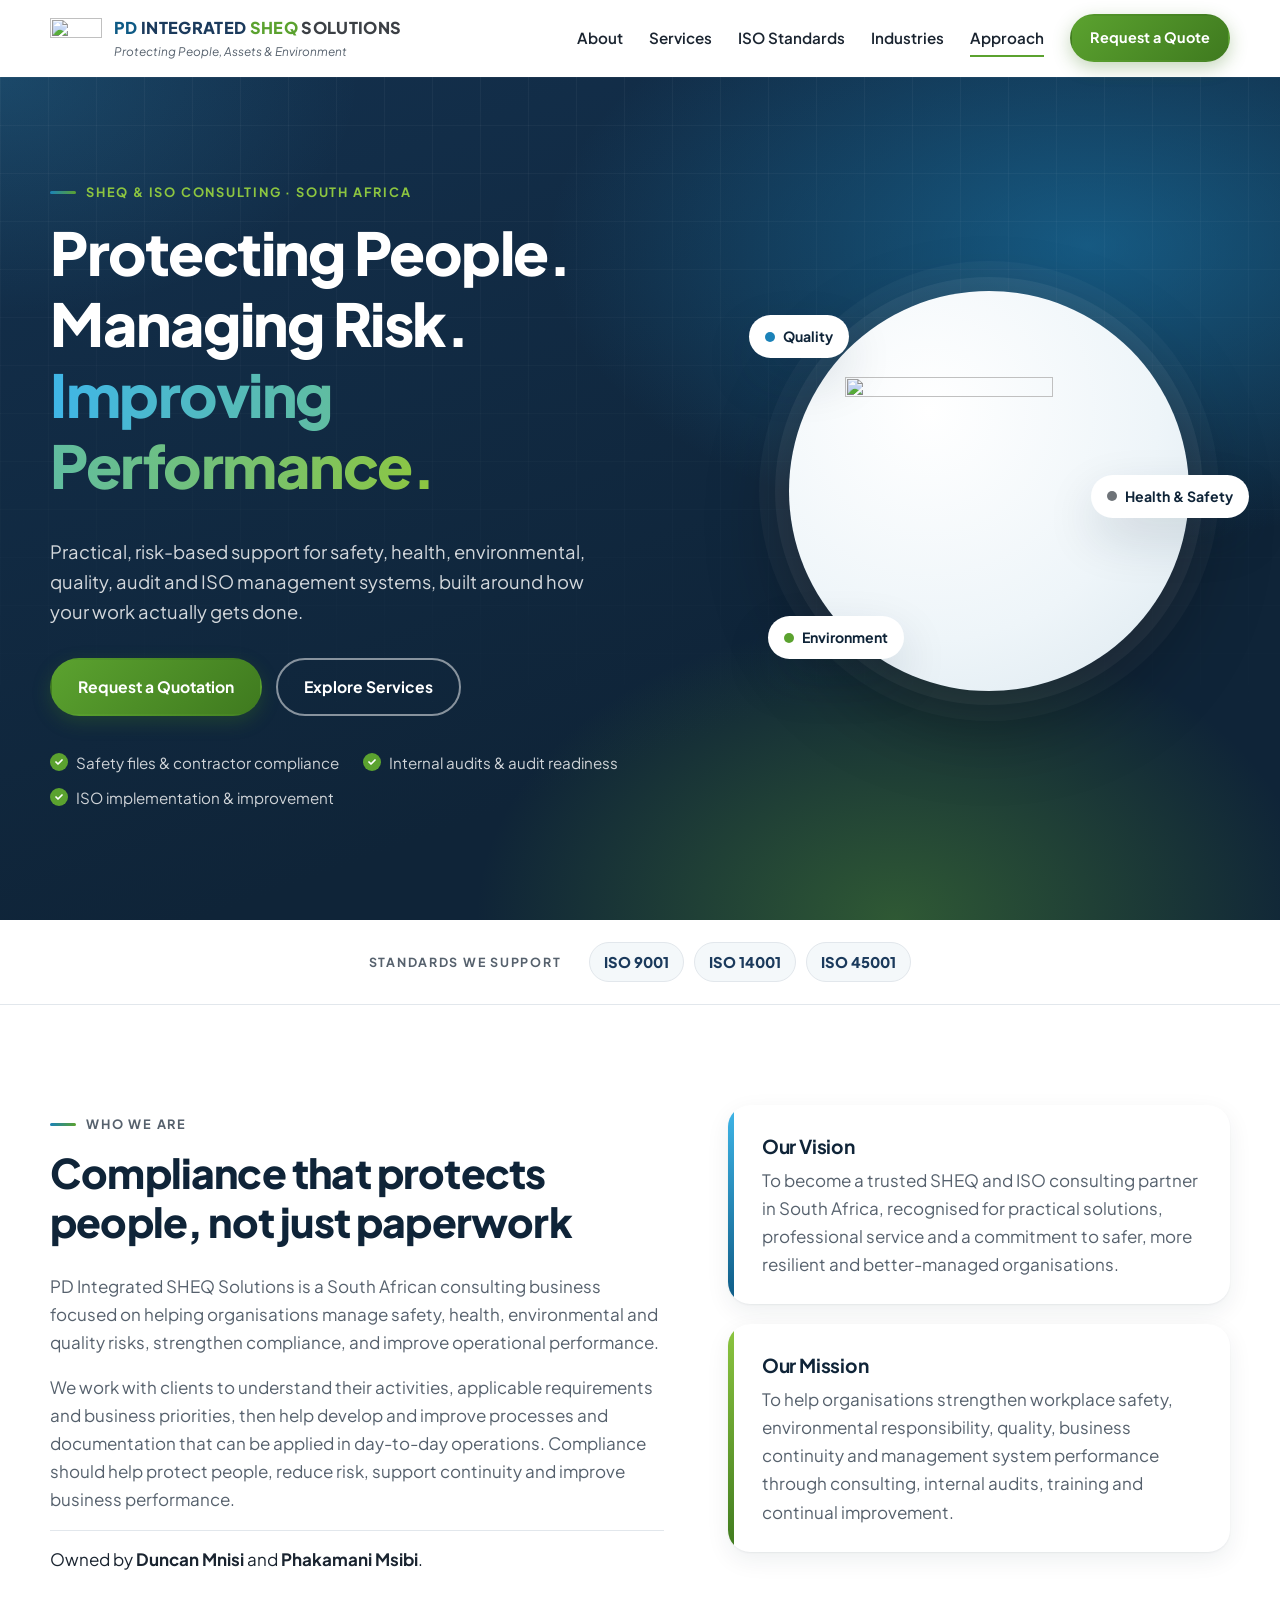
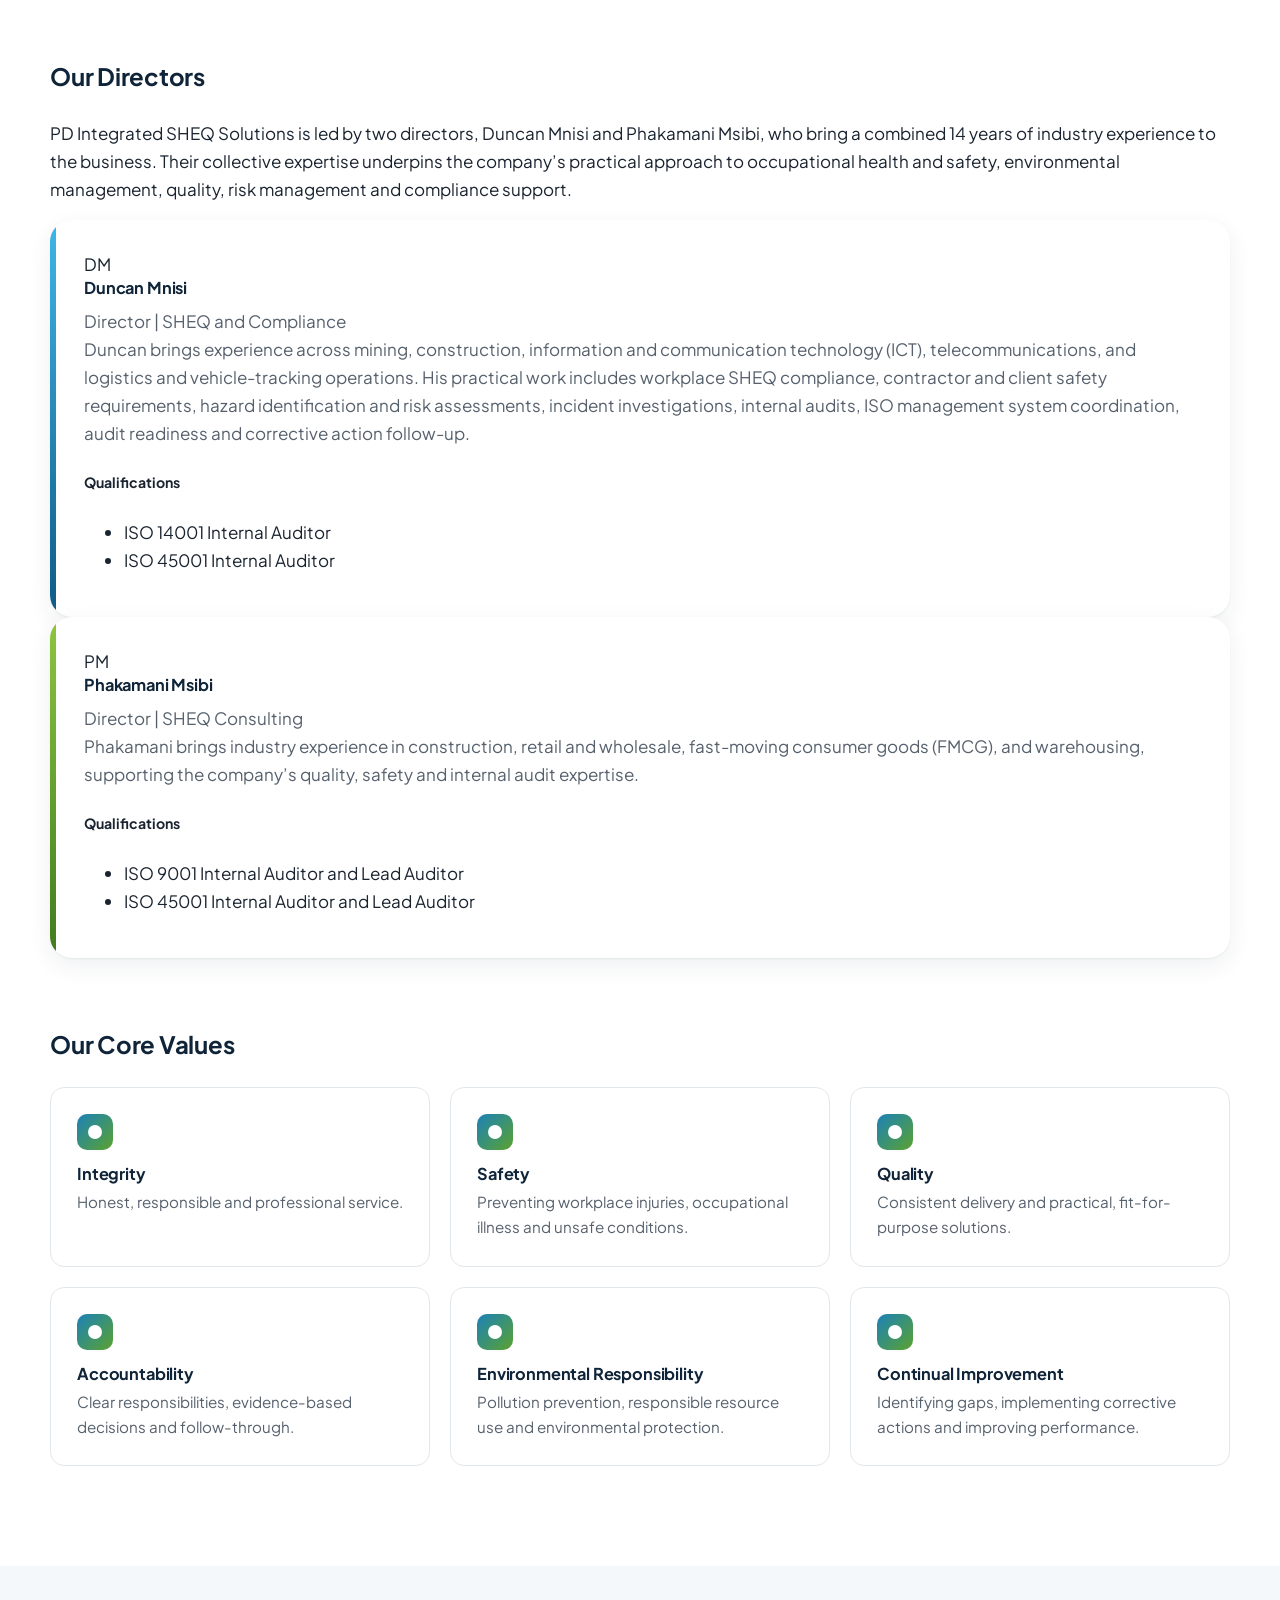
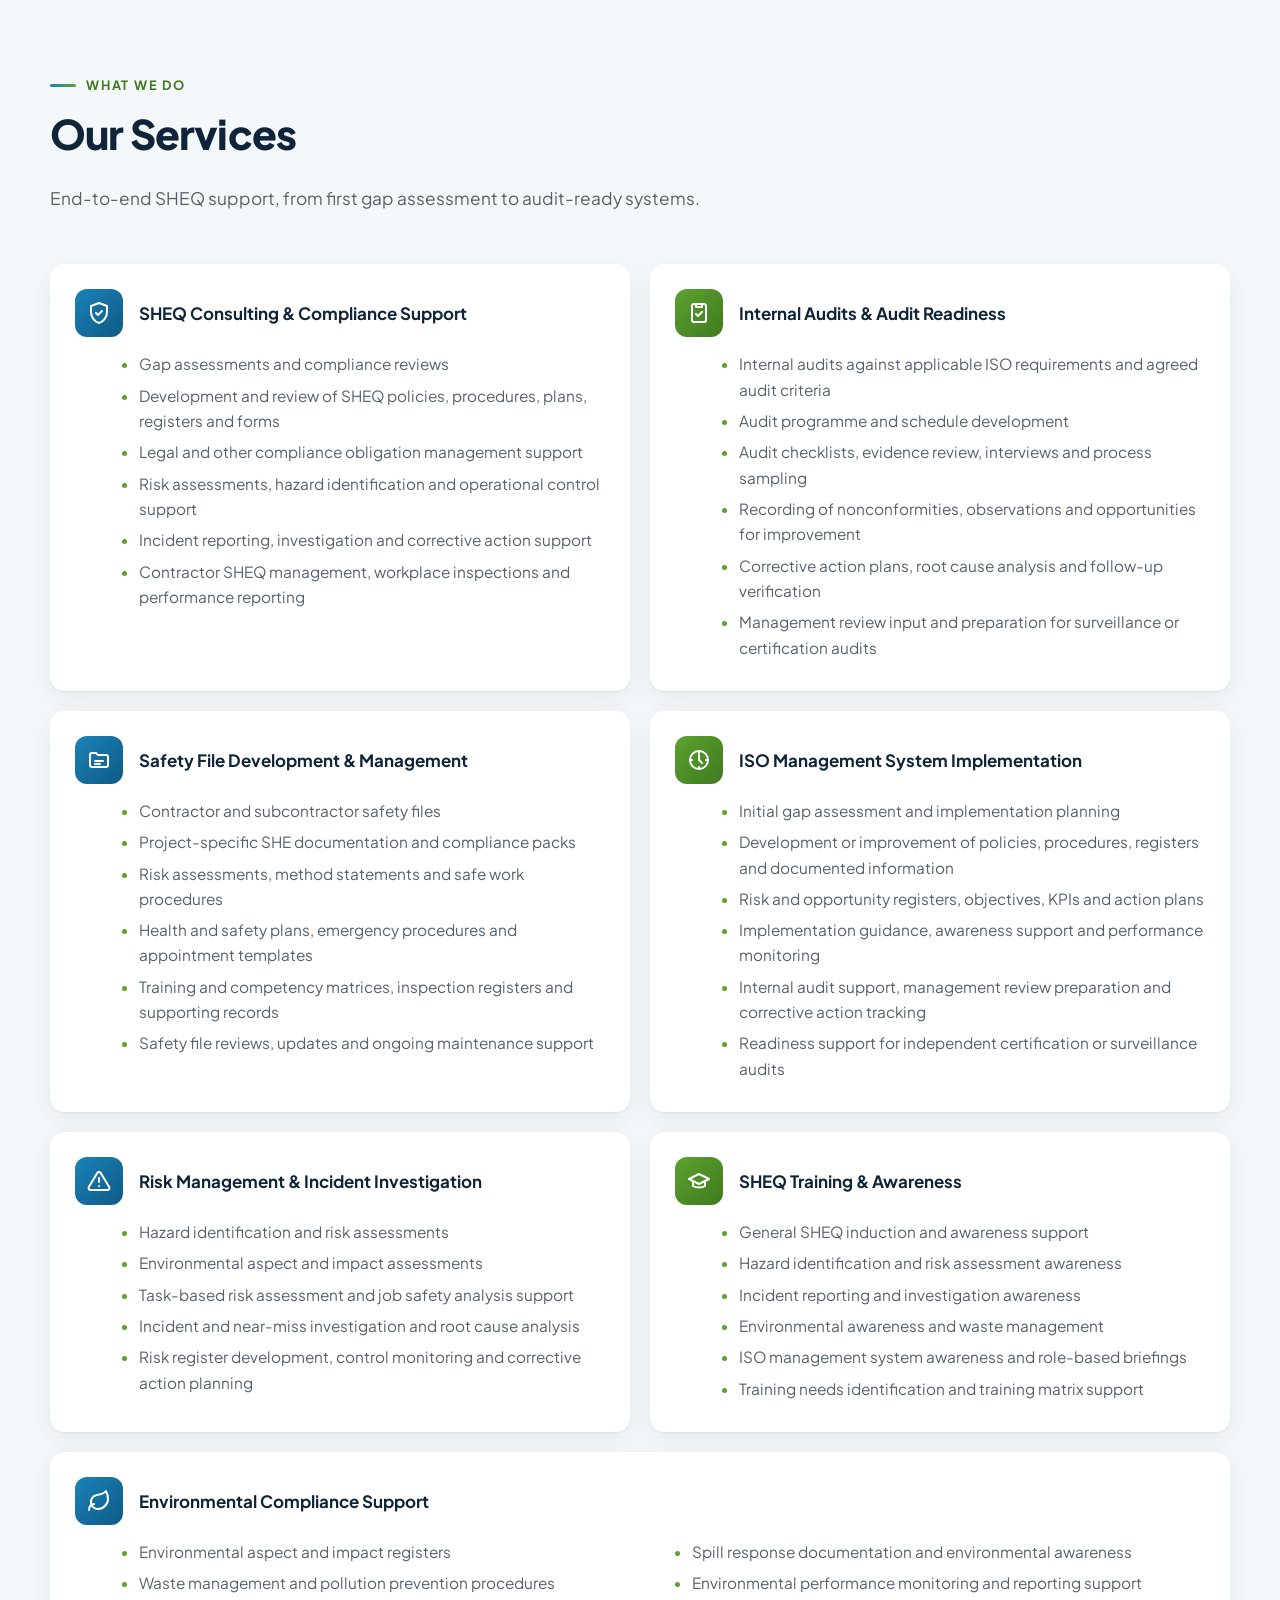
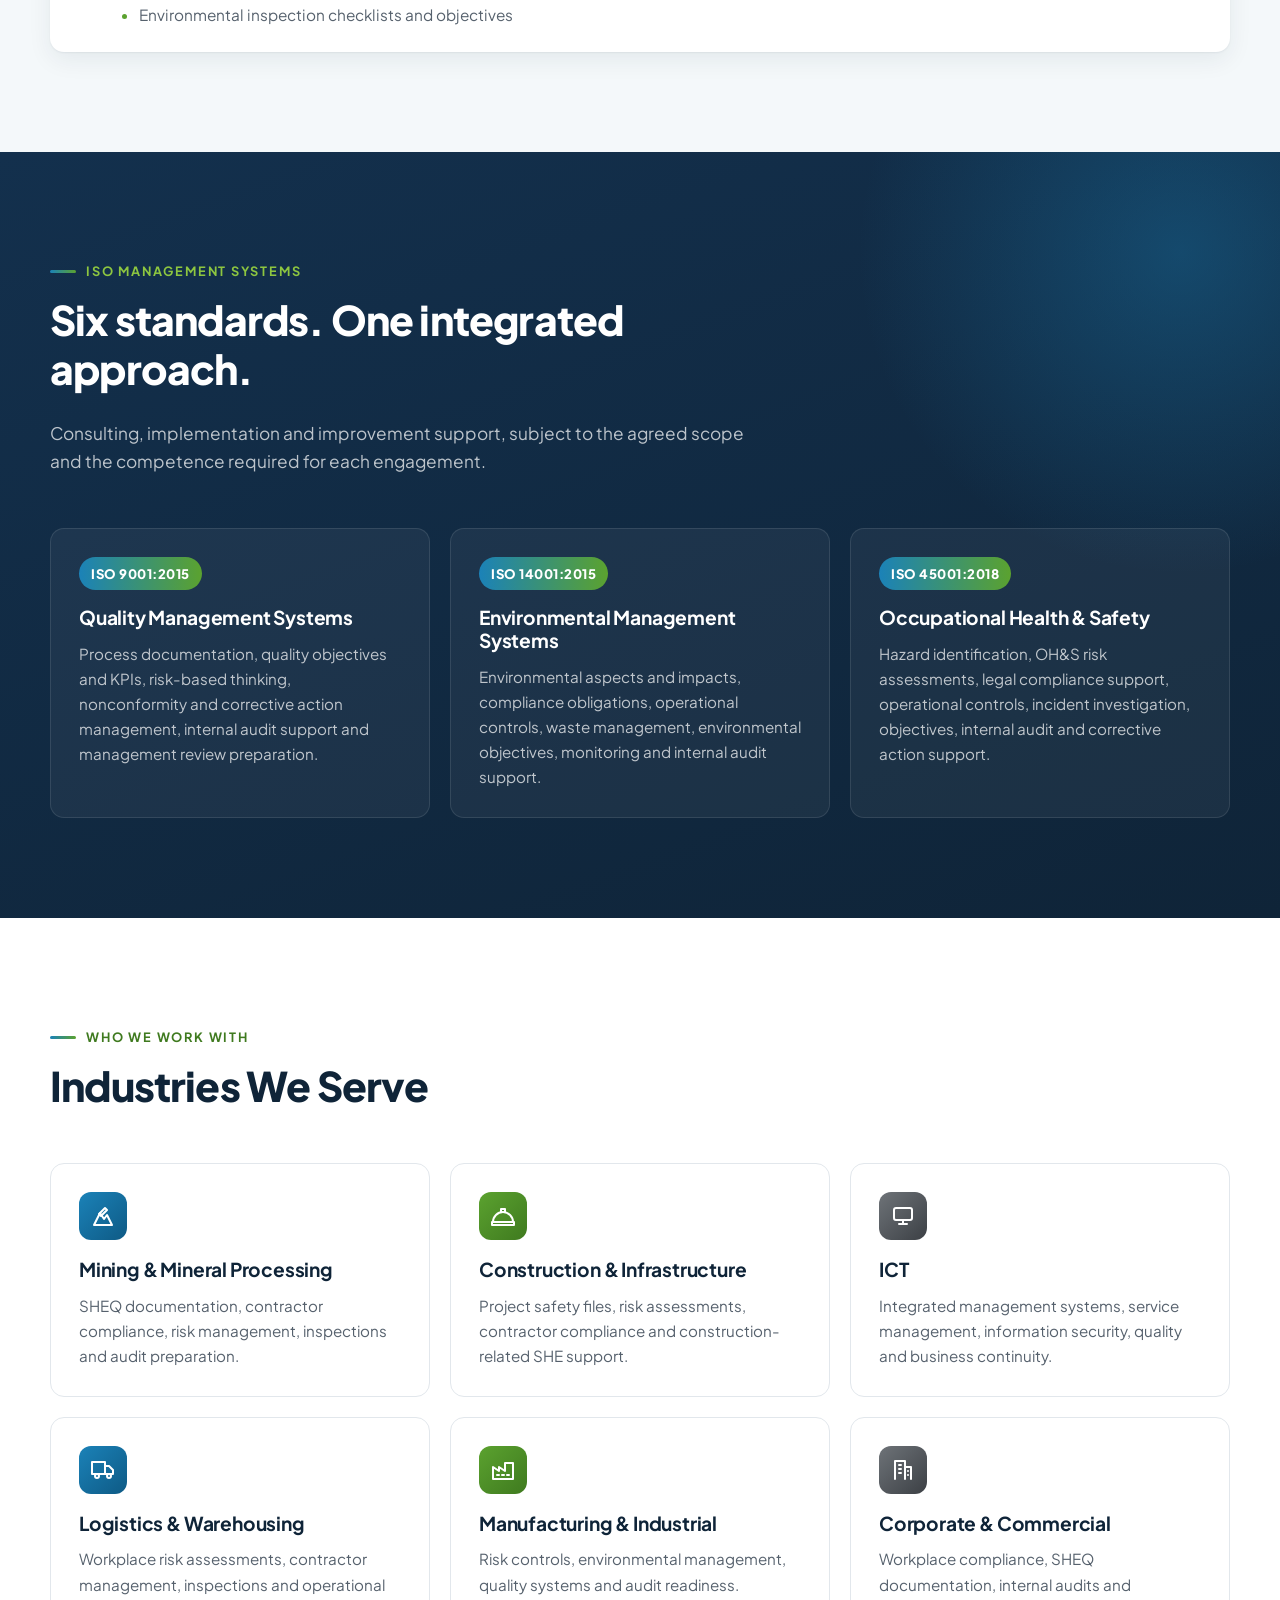
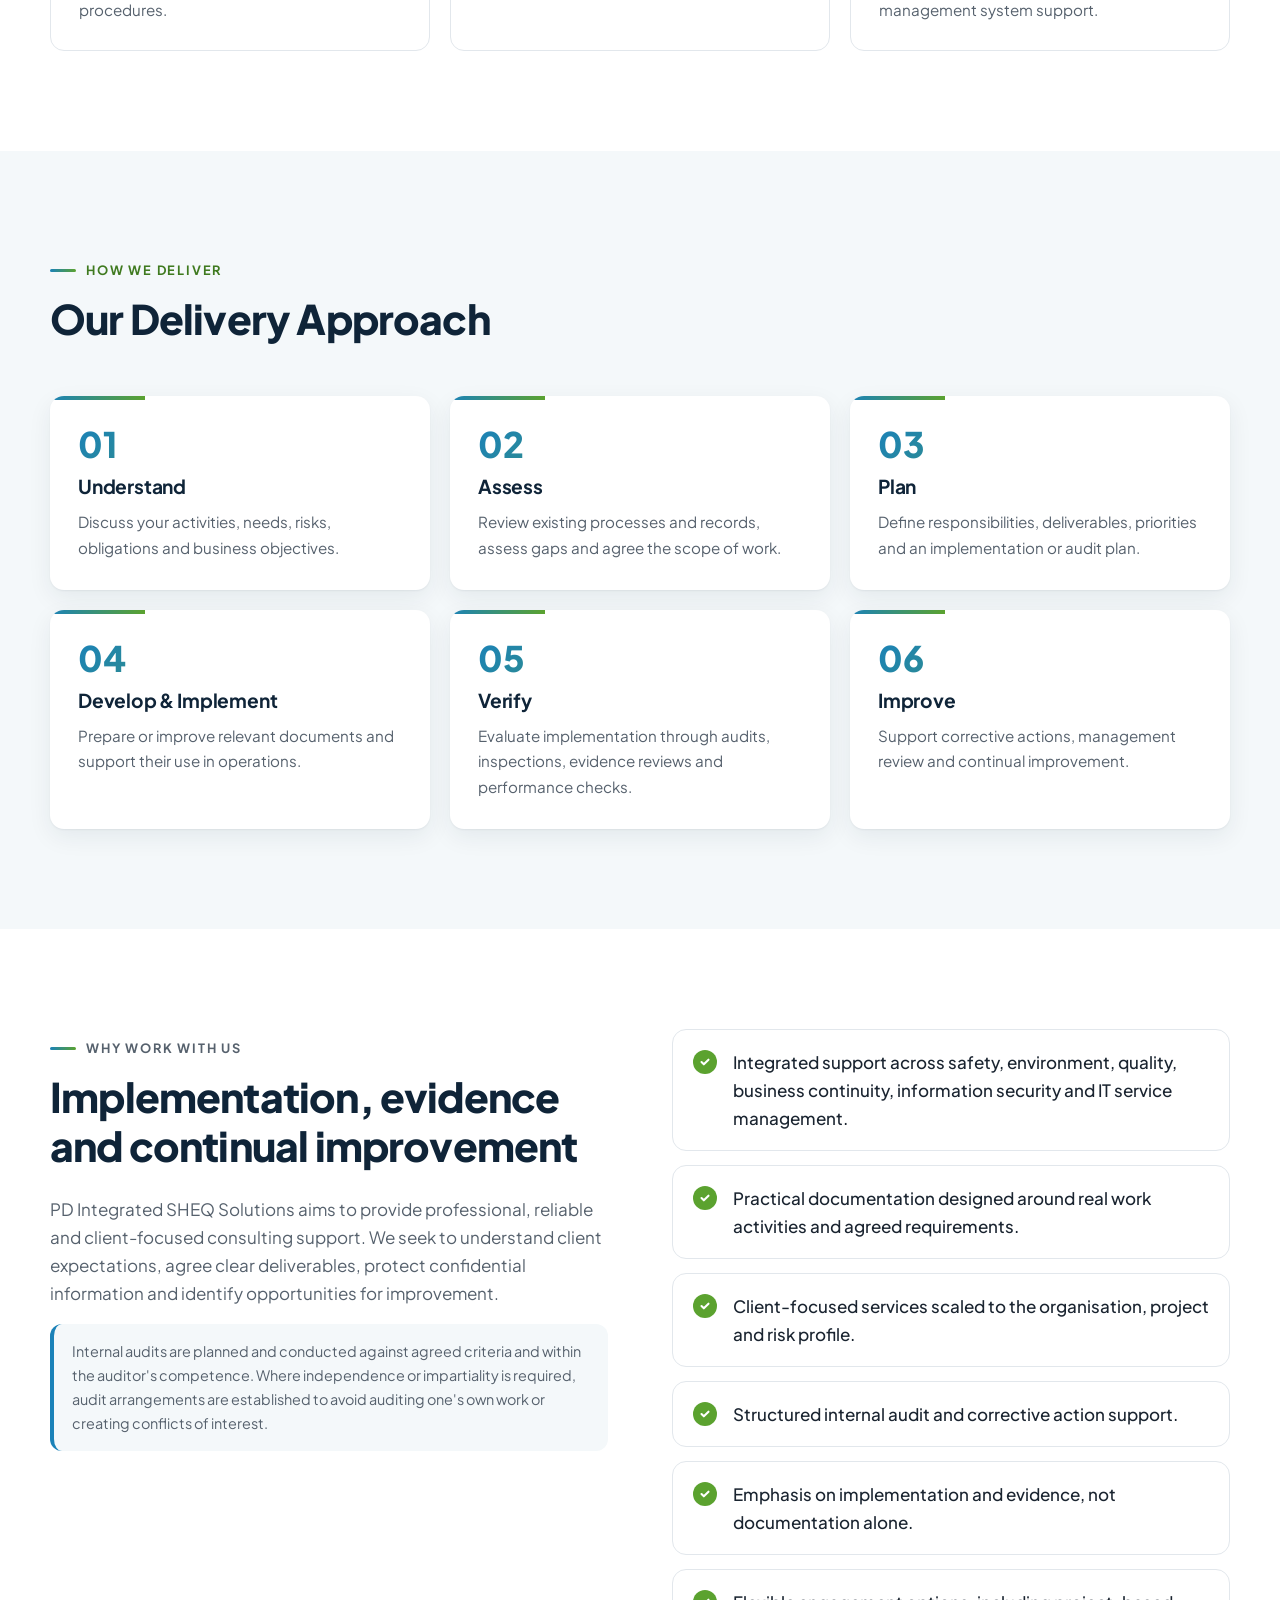
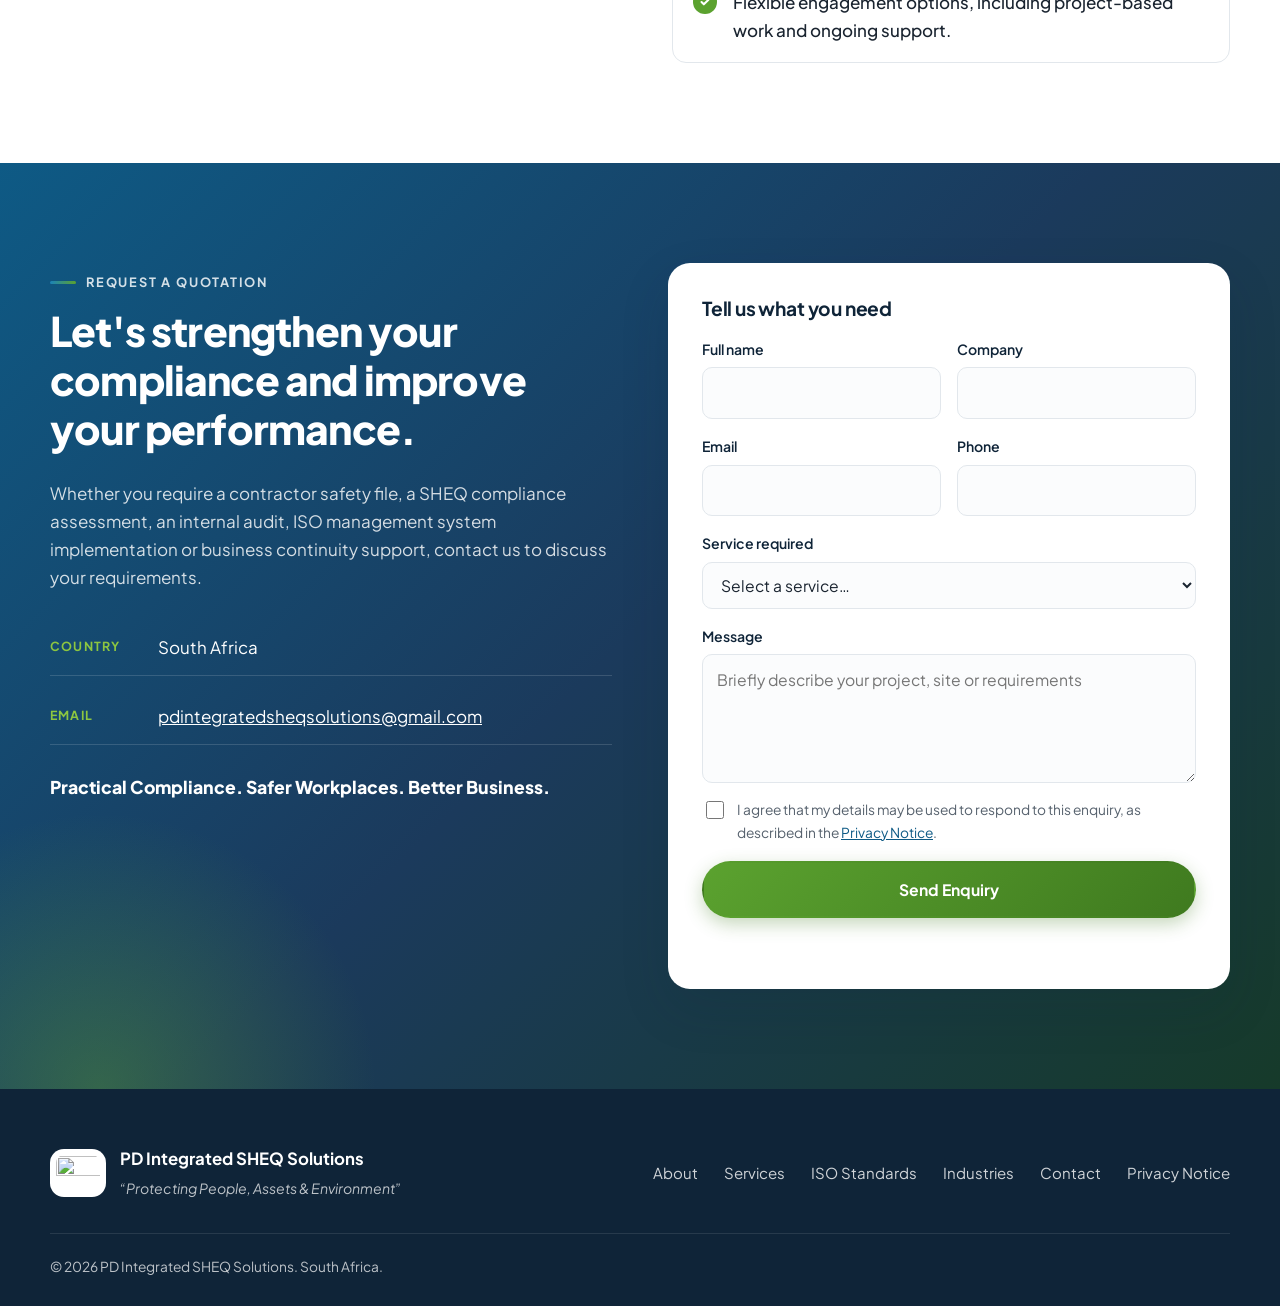
==== commit e63acba6: "Update favicon links to use PNG format and add directors section to website" ====
--- a/index.html
+++ b/index.html
@@ -9,7 +9,7 @@
   <meta property="og:title" content="PD Integrated SHEQ Solutions">
   <meta property="og:description" content="Protecting People, Assets &amp; Environment. SHEQ consulting, internal audits and ISO management system support in South Africa.">
   <meta property="og:type" content="website">
-  <link rel="icon" href="assets/img/favicon.svg" type="image/svg+xml">
+  <link rel="icon" href="assets/img/favicon.png" type="image/png">
   <link rel="preconnect" href="https://fonts.googleapis.com">
   <link rel="preconnect" href="https://fonts.gstatic.com" crossorigin>
   <link href="https://fonts.googleapis.com/css2?family=Plus+Jakarta+Sans:wght@400;500;600;700;800&display=swap" rel="stylesheet">
@@ -21,7 +21,7 @@
   <header class="site-header" id="top">
     <div class="container header-inner">
       <a class="brand" href="#top" aria-label="PD Integrated SHEQ Solutions home">
-        <img src="assets/img/logo-icon.svg" alt="" width="52" height="45">
+        <img src="assets/img/logo-icon.png" alt="" width="52" height="42">
         <span class="brand-text">
           <span class="brand-name"><b class="c-blue">PD</b> <b class="c-navy">INTEGRATED</b> <b class="c-green">SHEQ</b> <b class="c-grey">SOLUTIONS</b></span>
           <span class="brand-tag">Protecting People, Assets &amp; Environment</span>
@@ -62,7 +62,7 @@
         </div>
         <div class="hero-visual reveal" aria-hidden="true">
           <div class="orb">
-            <img src="assets/img/logo-icon.svg" alt="" width="360" height="314">
+            <img src="assets/img/logo-icon.png" alt="" width="360" height="289">
           </div>
           <div class="chip chip-1"><span class="dot dot-blue"></span>Quality</div>
           <div class="chip chip-2"><span class="dot dot-green"></span>Environment</div>
@@ -101,6 +101,44 @@
             <p>To help organisations strengthen workplace safety, environmental responsibility, quality, business continuity and management system performance through consulting, internal audits, training and continual improvement.</p>
           </article>
         </div>
+      </div>
+
+      <div class="container" id="directors">
+        <h3 class="sub-heading reveal">Our Directors</h3>
+        <p class="directors-intro reveal">PD Integrated SHEQ Solutions is led by two directors, Duncan Mnisi and Phakamani Msibi, who bring a combined 14 years of industry experience to the business. Their collective expertise underpins the company’s practical approach to occupational health and safety, environmental management, quality, risk management and compliance support.</p>
+        <div class="directors">
+          <article class="vm-card vm-vision director reveal">
+            <div class="director-head">
+              <span class="director-initials" aria-hidden="true">DM</span>
+              <div>
+                <h4>Duncan Mnisi</h4>
+                <p class="director-role">Director | SHEQ and Compliance</p>
+              </div>
+            </div>
+            <p>Duncan brings experience across mining, construction, information and communication technology (ICT), telecommunications, and logistics and vehicle-tracking operations. His practical work includes workplace SHEQ compliance, contractor and client safety requirements, hazard identification and risk assessments, incident investigations, internal audits, ISO management system coordination, audit readiness and corrective action follow-up.</p>
+            <h5>Qualifications</h5>
+            <ul class="director-quals">
+              <li>ISO 14001 Internal Auditor</li>
+              <li>ISO 45001 Internal Auditor</li>
+            </ul>
+          </article>
+          <article class="vm-card vm-mission director reveal">
+            <div class="director-head">
+              <span class="director-initials" aria-hidden="true">PM</span>
+              <div>
+                <h4>Phakamani Msibi</h4>
+                <p class="director-role">Director | SHEQ Consulting</p>
+              </div>
+            </div>
+            <p>Phakamani brings industry experience in construction, retail and wholesale, fast-moving consumer goods (FMCG), and warehousing, supporting the company’s quality, safety and internal audit expertise.</p>
+            <h5>Qualifications</h5>
+            <ul class="director-quals">
+              <li>ISO 9001 Internal Auditor and Lead Auditor</li>
+              <li>ISO 45001 Internal Auditor and Lead Auditor</li>
+            </ul>
+          </article>
+        </div>
+        <!--p class="directors-note reveal">These are individual qualifications and do not mean that PD Integrated SHEQ Solutions is ISO certified.</p-->
       </div>
 
       <div class="container">
@@ -408,7 +446,7 @@
   <footer class="site-footer">
     <div class="container footer-inner">
       <div class="footer-brand">
-        <img src="assets/img/logo-icon.svg" alt="" width="56" height="49">
+        <img src="assets/img/logo-icon.png" alt="" width="56" height="45">
         <div>
           <strong>PD Integrated SHEQ Solutions</strong>
           <span>“Protecting People, Assets &amp; Environment”</span>
